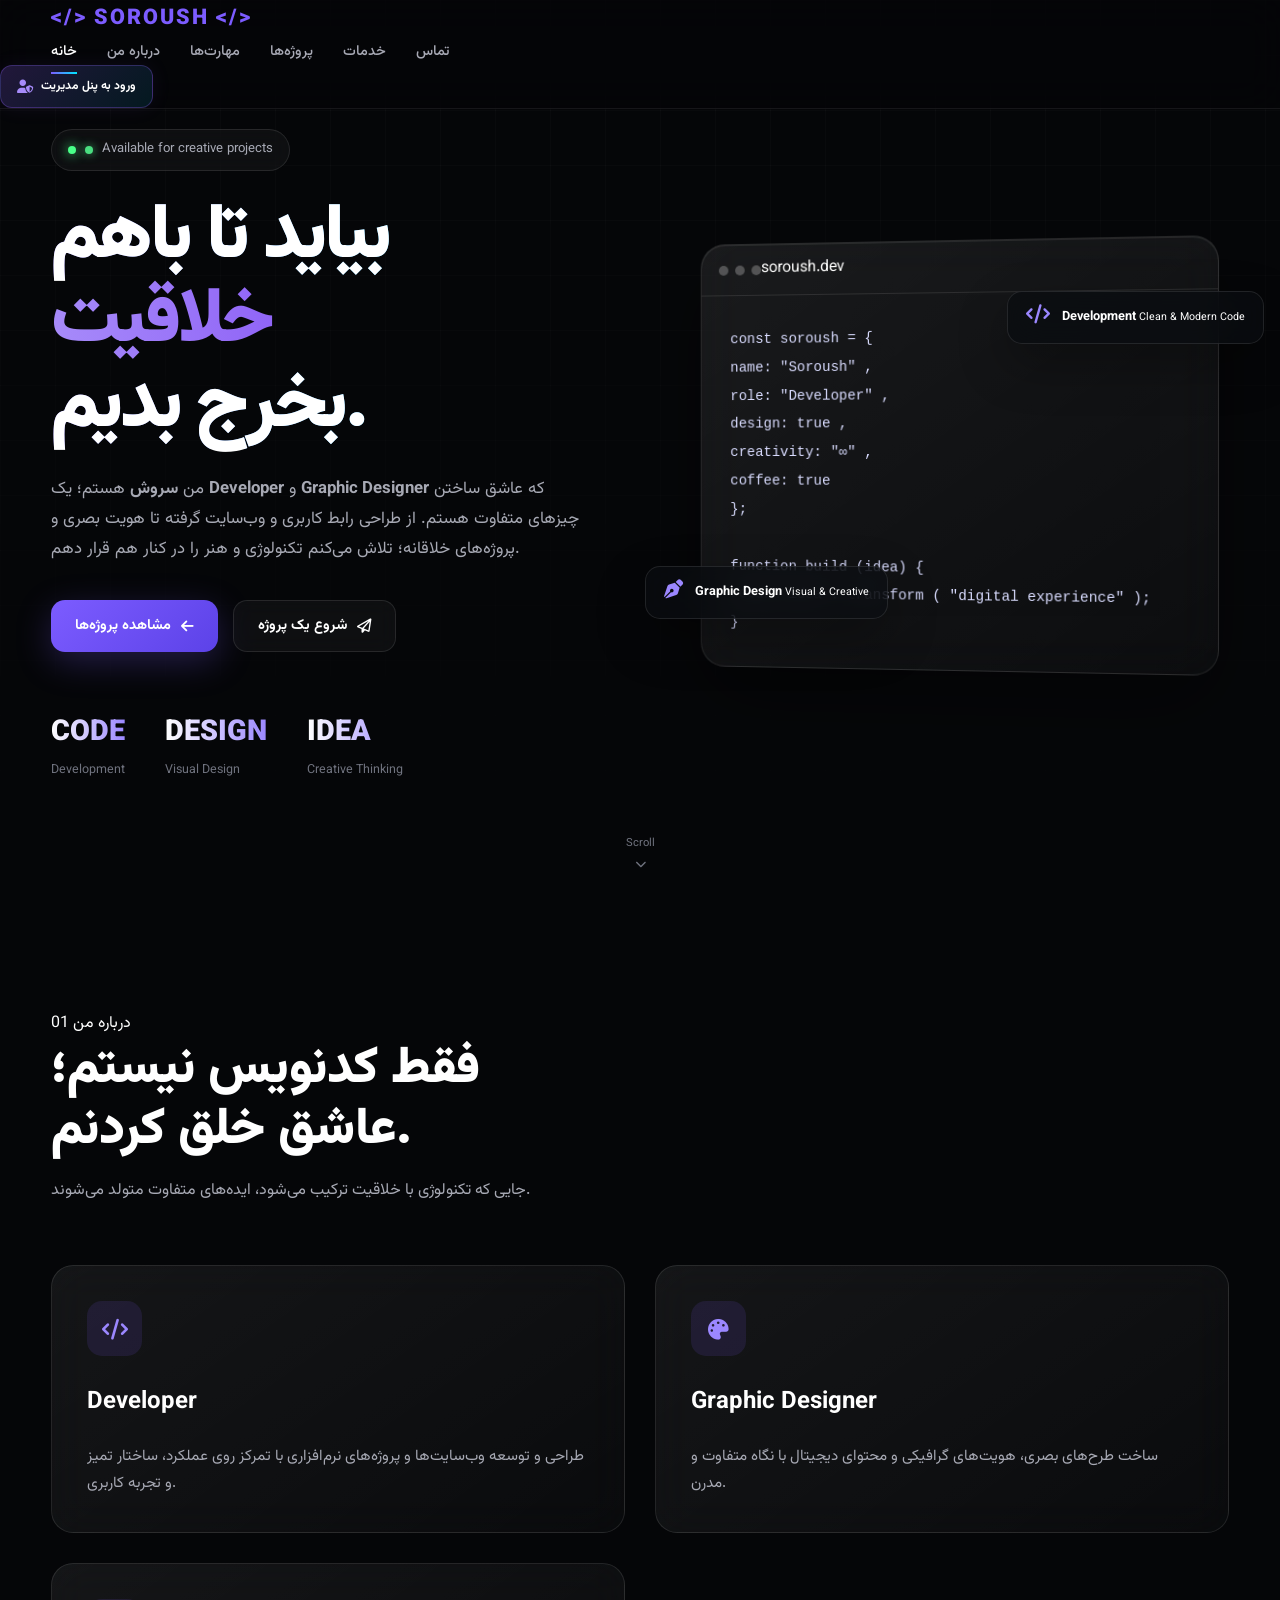
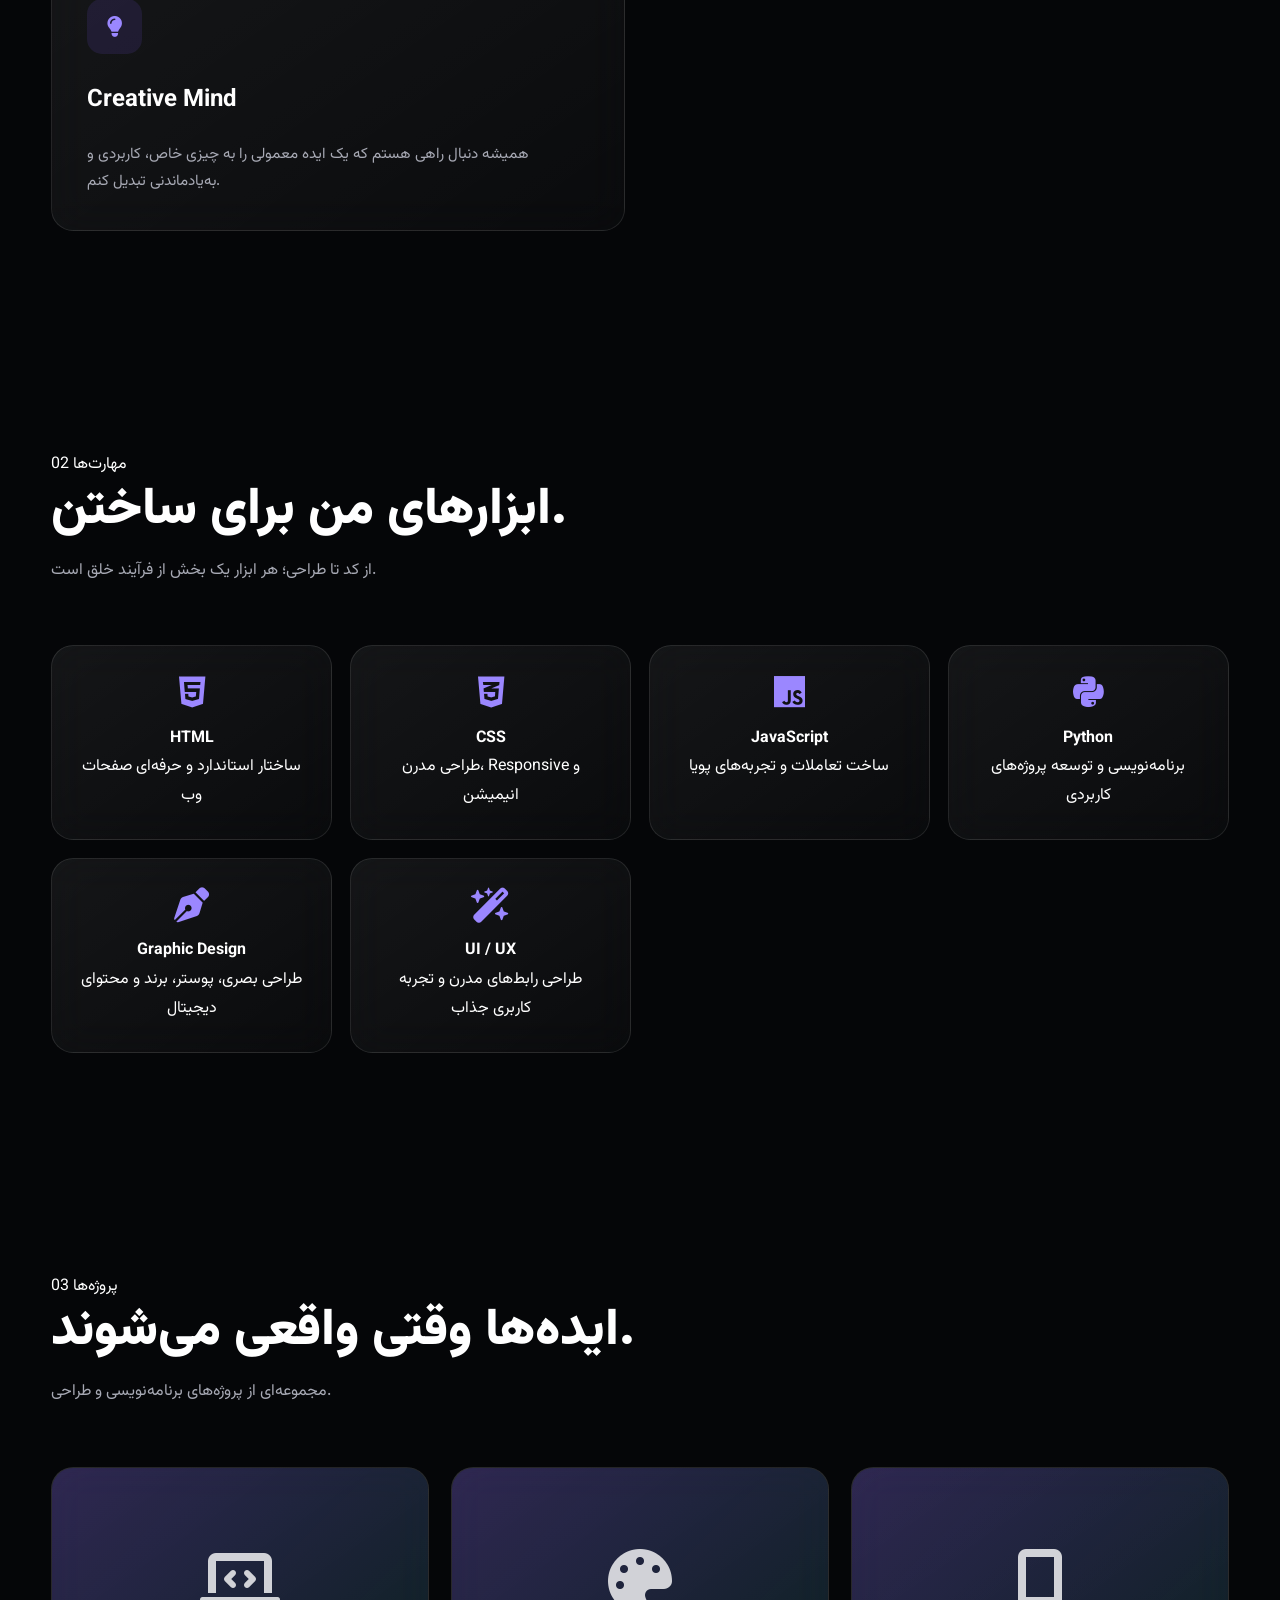
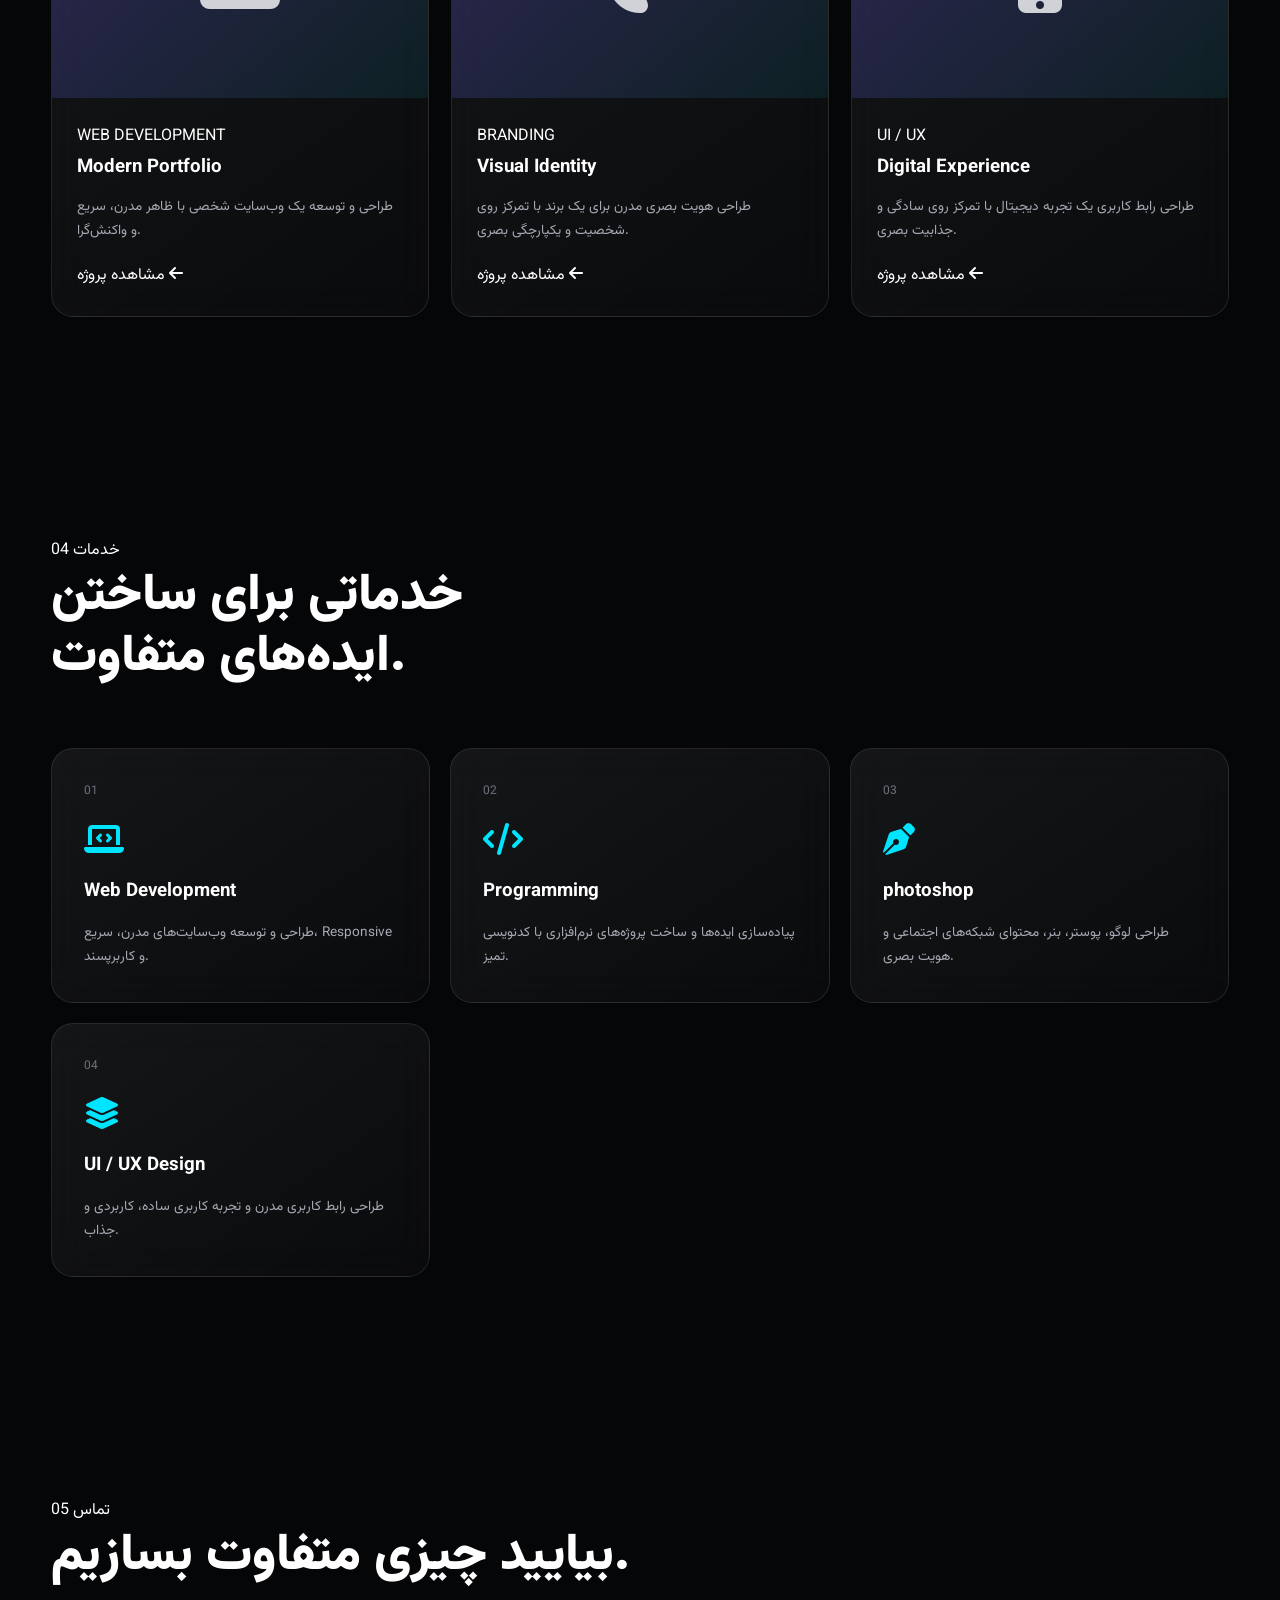
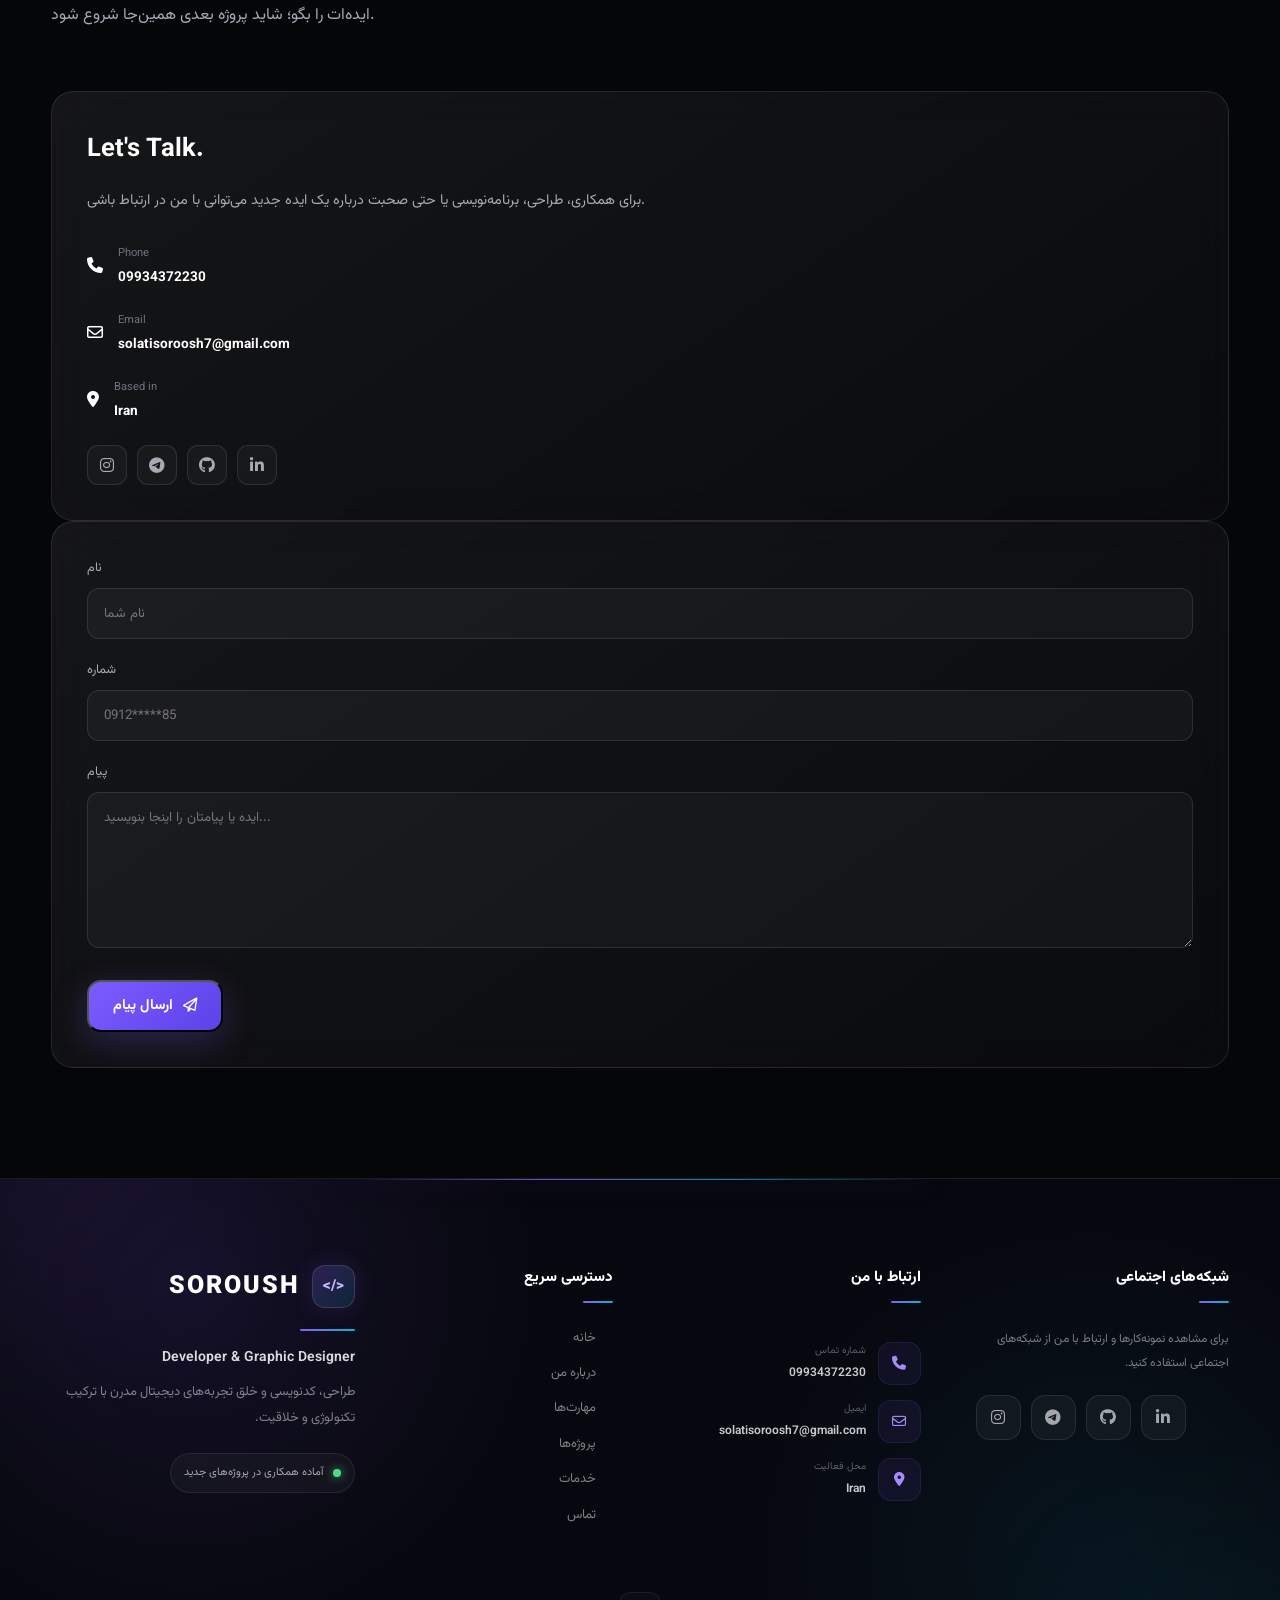
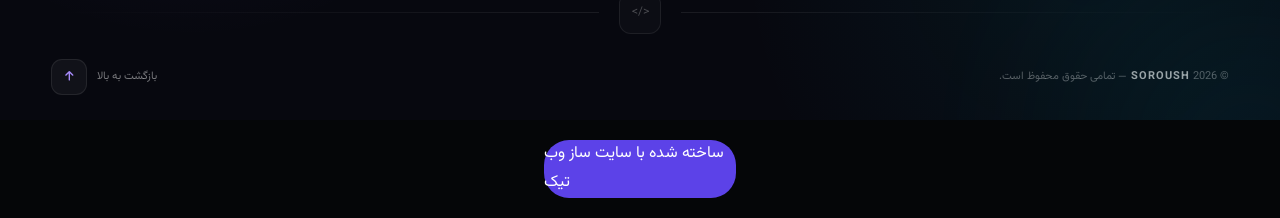
==== index.html @ 909e00a2 "Add files via upload" ====
<!DOCTYPE html>
<html lang="fa" dir="ltr">

<head>

    <meta charset="UTF-8">

    <meta name="viewport" content="width=device-width, initial-scale=1.0">

    <meta name="description"
        content="Soroush — برنامه نویس و طراح گرافیک. ساخت تجربه‌های دیجیتال مدرن با ترکیب کدنویسی، طراحی و خلاقیت.">

    <meta name="author" content="Soroush">

    <title>SOROUSH — Developer & Graphic Designer</title>

    <!-- GOOGLE FONT -->
    <link rel="preconnect" href="https://fonts.googleapis.com">
    <link rel="preconnect" href="https://fonts.gstatic.com" crossorigin>

    <link
        href="https://fonts.googleapis.com/css2?family=Vazirmatn:wght@300;400;500;600;700;800;900&display=swap"
        rel="stylesheet"
    >

    <!-- FONT AWESOME -->
    <link
        rel="stylesheet"
        href="https://cdnjs.cloudflare.com/ajax/libs/font-awesome/6.5.2/css/all.min.css"
    >

    <!-- MAIN CSS -->
    <link rel="stylesheet" href="style.css">

</head>


<body>


<!-- =========================================================
     HEADER
========================================================= -->

<header class="header">

    <div class="container nav-container">

        <a href="#home" class="logo">

            <span class="logo-symbol">&lt;/&gt;</span>

            <span>SOROUSH</span>

            <span class="logo-symbol">&lt;/&gt;</span>

        </a>


        <nav class="nav-menu">

            <a href="#home" class="active">
                خانه
            </a>

            <a href="#about">
                درباره من
            </a>

            <a href="#skills">
                مهارت‌ها
            </a>

            <a href="#projects">
                پروژه‌ها
            </a>

            <a href="#services">
                خدمات
            </a>

            <a href="#contact">
                تماس
            </a>

        </nav>


        <button
            class="menu-btn"
            type="button"
            aria-label="باز کردن منو"
        >

            <i class="fa-solid fa-bars"></i>

        </button>

    </div>

    <a href="login.html" class="admin-login-btn">
    <i class="fa-solid fa-user-shield"></i>
    ورود به پنل مدیریت
</a>

</header>



<main>


<!-- =========================================================
     HERO
========================================================= -->

<section class="hero" id="home">


    <div class="hero-glow glow-1"></div>

    <div class="hero-glow glow-2"></div>

    <div class="hero-glow glow-3"></div>

    <div class="hero-grid"></div>


    <div class="container hero-container">


        <!-- HERO CONTENT -->

        <div class="hero-content reveal">


            <div class="hero-badge">

                <span class="status-dot"></span>

                <span>
                    Available for creative projects
                </span>

            </div>



            <!-- متن جدید -->

            <h1>

    <span id="hero-before">
        بیاید تا باهم
    </span>

    <span id="hero-highlight">
        خلاقیت
    </span>

    <span id="hero-after">
        بخرج بدیم.
    </span>

</h1>


            <p class="hero-description">

                من <strong>سروش</strong> هستم؛
                یک <strong>Developer</strong> و
                <strong>Graphic Designer</strong>
                که عاشق ساختن چیزهای متفاوت هستم.
                از طراحی رابط کاربری و وب‌سایت گرفته
                تا هویت بصری و پروژه‌های خلاقانه؛
                تلاش می‌کنم تکنولوژی و هنر را
                در کنار هم قرار دهم.

            </p>



            <!-- BUTTONS -->

            <div class="hero-buttons">


                <a
                    href="#projects"
                    class="btn btn-primary"
                >

                    <span>
                        مشاهده پروژه‌ها
                    </span>

                    <i class="fa-solid fa-arrow-left"></i>

                </a>



                <a
                    href="#contact"
                    class="btn btn-outline"
                >

                    <span>
                        شروع یک پروژه
                    </span>

                    <i class="fa-regular fa-paper-plane"></i>

                </a>


            </div>



            <!-- STATS -->

            <div class="hero-stats">


                <div class="stat">

                    <div class="stat-number">
                        CODE
                    </div>

                    <div class="stat-label">
                        Development
                    </div>

                </div>



                <div class="stat">

                    <div class="stat-number">
                        DESIGN
                    </div>

                    <div class="stat-label">
                        Visual Design
                    </div>

                </div>



                <div class="stat">

                    <div class="stat-number">
                        IDEA
                    </div>

                    <div class="stat-label">
                        Creative Thinking
                    </div>

                </div>


            </div>


        </div>



        <!-- HERO VISUAL -->

        <div class="hero-visual reveal">


            <div class="code-window">


                <div class="window-header">


                    <div class="window-dots">

                        <span></span>

                        <span></span>

                        <span></span>

                    </div>


                    <div class="window-title">
                        soroush.dev
                    </div>


                </div>



                <div class="code-content">


                    <div>

                        <span class="code-purple">
                            const
                        </span>

                        <span class="code-white">
                            soroush
                        </span>

                        <span class="code-white">
                            =
                        </span>

                        <span class="code-yellow">
                            {
                        </span>

                    </div>



                    <div class="code-indent">

                        <span class="code-blue">
                            name:
                        </span>

                        <span class="code-green">
                            "Soroush"
                        </span>

                        <span>
                            ,
                        </span>

                    </div>



                    <div class="code-indent">

                        <span class="code-blue">
                            role:
                        </span>

                        <span class="code-green">
                            "Developer"
                        </span>

                        <span>
                            ,
                        </span>

                    </div>



                    <div class="code-indent">

                        <span class="code-blue">
                            design:
                        </span>

                        <span class="code-green">
                            true
                        </span>

                        <span>
                            ,
                        </span>

                    </div>



                    <div class="code-indent">

                        <span class="code-blue">
                            creativity:
                        </span>

                        <span class="code-green">
                            "∞"
                        </span>

                        <span>
                            ,
                        </span>

                    </div>



                    <div class="code-indent">

                        <span class="code-blue">
                            coffee:
                        </span>

                        <span class="code-orange">
                            true
                        </span>

                    </div>



                    <div>

                        <span class="code-yellow">
                            };
                        </span>

                    </div>



                    <br>



                    <div>

                        <span class="code-purple">
                            function
                        </span>

                        <span class="code-blue">
                            build
                        </span>

                        <span class="code-white">
                            (idea)
                        </span>

                        <span class="code-yellow">
                            {
                        </span>

                    </div>



                    <div class="code-indent">

                        <span class="code-purple">
                            return
                        </span>

                        <span class="code-white">
                            idea
                        </span>

                        <span>
                            .
                        </span>

                        <span class="code-blue">
                            transform
                        </span>

                        <span>
                            (
                        </span>

                        <span class="code-green">
                            "digital experience"
                        </span>

                        <span>
                            );
                        </span>

                    </div>



                    <div>

                        <span class="code-yellow">
                            }
                        </span>

                    </div>


                </div>

            </div>



            <!-- FLOATING CARD -->

            <div class="floating-card card-code">

                <div class="floating-icon">

                    <i class="fa-solid fa-code"></i>

                </div>

                <div>

                    <strong>
                        Development
                    </strong>

                    <small>
                        Clean & Modern Code
                    </small>

                </div>

            </div>



            <!-- FLOATING CARD -->

            <div class="floating-card card-design">

                <div class="floating-icon">

                    <i class="fa-solid fa-pen-nib"></i>

                </div>

                <div>

                    <strong>
                        Graphic Design
                    </strong>

                    <small>
                        Visual & Creative
                    </small>

                </div>

            </div>


        </div>


    </div>



    <a
        href="#about"
        class="scroll-down"
    >

        <span>
            Scroll
        </span>

        <i class="fa-solid fa-chevron-down"></i>

    </a>


</section>



<!-- =========================================================
     ABOUT
========================================================= -->

<section
    class="section about-section"
    id="about"
>


    <div class="container">


        <div class="section-title reveal">


            <span class="section-number">
                01
            </span>


            <span class="section-line"></span>


            <span class="section-label">
                درباره من
            </span>


            <h2>

                فقط کدنویس نیستم؛

                <br>

                عاشق خلق کردنم.

            </h2>


            <p>

                جایی که تکنولوژی با خلاقیت ترکیب می‌شود،
                ایده‌های متفاوت متولد می‌شوند.

            </p>


        </div>



        <div class="about-grid">


            <div class="glass-card about-card reveal">

                <div class="about-icon">

                    <i class="fa-solid fa-code"></i>

                </div>

                <h3>
                    Developer
                </h3>

                <p>

                    طراحی و توسعه وب‌سایت‌ها و پروژه‌های
                    نرم‌افزاری با تمرکز روی عملکرد،
                    ساختار تمیز و تجربه کاربری.

                </p>

            </div>



            <div class="glass-card about-card reveal">

                <div class="about-icon">

                    <i class="fa-solid fa-palette"></i>

                </div>

                <h3>
                    Graphic Designer
                </h3>

                <p>

                    ساخت طرح‌های بصری، هویت‌های گرافیکی
                    و محتوای دیجیتال با نگاه متفاوت
                    و مدرن.

                </p>

            </div>



            <div class="glass-card about-card reveal">

                <div class="about-icon">

                    <i class="fa-solid fa-lightbulb"></i>

                </div>

                <h3>
                    Creative Mind
                </h3>

                <p>

                    همیشه دنبال راهی هستم که یک ایده معمولی
                    را به چیزی خاص، کاربردی و به‌یادماندنی
                    تبدیل کنم.

                </p>

            </div>


        </div>

    </div>

</section>



<!-- =========================================================
     SKILLS
========================================================= -->

<section
    class="section skills-section"
    id="skills"
>


    <div class="container">


        <div class="section-title reveal">


            <span class="section-number">
                02
            </span>


            <span class="section-line"></span>


            <span class="section-label">
                مهارت‌ها
            </span>


            <h2>
                ابزارهای من برای ساختن.
            </h2>


            <p>
                از کد تا طراحی؛ هر ابزار یک بخش از فرآیند خلق است.
            </p>


        </div>



        <div class="skills-grid">


            <div class="glass-card skill-card reveal">

                <div class="skill-icon">

                    <i class="fa-brands fa-html5"></i>

                </div>

                <h3>
                    HTML
                </h3>

                <p>
                    ساختار استاندارد و حرفه‌ای صفحات وب
                </p>

            </div>



            <div class="glass-card skill-card reveal">

                <div class="skill-icon">

                    <i class="fa-brands fa-css3-alt"></i>

                </div>

                <h3>
                    CSS
                </h3>

                <p>
                    طراحی مدرن، Responsive و انیمیشن
                </p>

            </div>



            <div class="glass-card skill-card reveal">

                <div class="skill-icon">

                    <i class="fa-brands fa-js"></i>

                </div>

                <h3>
                    JavaScript
                </h3>

                <p>
                    ساخت تعاملات و تجربه‌های پویا
                </p>

            </div>



            <div class="glass-card skill-card reveal">

                <div class="skill-icon">

                    <i class="fa-brands fa-python"></i>

                </div>

                <h3>
                    Python
                </h3>

                <p>
                    برنامه‌نویسی و توسعه پروژه‌های کاربردی
                </p>

            </div>



            <div class="glass-card skill-card reveal">

                <div class="skill-icon">

                    <i class="fa-solid fa-pen-nib"></i>

                </div>

                <h3>
                    Graphic Design
                </h3>

                <p>
                    طراحی بصری، پوستر، برند و محتوای دیجیتال
                </p>

            </div>



            <div class="glass-card skill-card reveal">

                <div class="skill-icon">

                    <i class="fa-solid fa-wand-magic-sparkles"></i>

                </div>

                <h3>
                    UI / UX
                </h3>

                <p>
                    طراحی رابط‌های مدرن و تجربه کاربری جذاب
                </p>

            </div>


        </div>

    </div>

</section>



<!-- =========================================================
     PROJECTS
========================================================= -->

<section
    class="section projects-section"
    id="projects"
>


    <div class="container">


        <div class="section-title reveal">


            <span class="section-number">
                03
            </span>


            <span class="section-line"></span>


            <span class="section-label">
                پروژه‌ها
            </span>


            <h2>
                ایده‌ها وقتی واقعی می‌شوند.
            </h2>


            <p>
                مجموعه‌ای از پروژه‌های برنامه‌نویسی و طراحی.
            </p>


        </div>



        <div class="projects-grid">


            <article class="glass-card project-card reveal">


                <div class="project-image project-image-1">

                    <div class="project-overlay">

                        <i class="fa-solid fa-laptop-code"></i>

                    </div>

                </div>



                <div class="project-content">

                    <span class="project-category">
                        WEB DEVELOPMENT
                    </span>

                    <h3>
                        Modern Portfolio
                    </h3>

                    <p>

                        طراحی و توسعه یک وب‌سایت شخصی
                        با ظاهر مدرن، سریع و واکنش‌گرا.

                    </p>


                    <a
                        href="#"
                        class="project-link"
                    >

                        مشاهده پروژه

                        <i class="fa-solid fa-arrow-left"></i>

                    </a>

                </div>


            </article>



            <article class="glass-card project-card reveal">


                <div class="project-image project-image-2">

                    <div class="project-overlay">

                        <i class="fa-solid fa-palette"></i>

                    </div>

                </div>



                <div class="project-content">

                    <span class="project-category">
                        BRANDING
                    </span>

                    <h3>
                        Visual Identity
                    </h3>

                    <p>

                        طراحی هویت بصری مدرن برای یک برند
                        با تمرکز روی شخصیت و یکپارچگی بصری.

                    </p>


                    <a
                        href="#"
                        class="project-link"
                    >

                        مشاهده پروژه

                        <i class="fa-solid fa-arrow-left"></i>

                    </a>

                </div>


            </article>



            <article class="glass-card project-card reveal">


                <div class="project-image project-image-3">

                    <div class="project-overlay">

                        <i class="fa-solid fa-mobile-screen-button"></i>

                    </div>

                </div>



                <div class="project-content">

                    <span class="project-category">
                        UI / UX
                    </span>

                    <h3>
                        Digital Experience
                    </h3>

                    <p>

                        طراحی رابط کاربری یک تجربه دیجیتال
                        با تمرکز روی سادگی و جذابیت بصری.

                    </p>


                    <a
                        href="#"
                        class="project-link"
                    >

                        مشاهده پروژه

                        <i class="fa-solid fa-arrow-left"></i>

                    </a>

                </div>


            </article>


        </div>

    </div>

</section>



<!-- =========================================================
     SERVICES
========================================================= -->

<section
    class="section services-section"
    id="services"
>


    <div class="container">


        <div class="section-title reveal">


            <span class="section-number">
                04
            </span>


            <span class="section-line"></span>


            <span class="section-label">
                خدمات
            </span>


            <h2>
                خدماتی برای ساختن
                <br>
                ایده‌های متفاوت.
            </h2>


        </div>



        <div class="services-grid">


            <div class="glass-card service-card reveal">

                <div class="service-number">
                    01
                </div>

                <i class="fa-solid fa-laptop-code"></i>

                <h3>
                    Web Development
                </h3>

                <p>

                    طراحی و توسعه وب‌سایت‌های مدرن،
                    سریع، Responsive و کاربرپسند.

                </p>

            </div>



            <div class="glass-card service-card reveal">

                <div class="service-number">
                    02
                </div>

                <i class="fa-solid fa-code"></i>

                <h3>
                    Programming
                </h3>

                <p>

                    پیاده‌سازی ایده‌ها و ساخت پروژه‌های
                    نرم‌افزاری با کدنویسی تمیز.

                </p>

            </div>



            <div class="glass-card service-card reveal">

                <div class="service-number">
                    03
                </div>

                <i class="fa-solid fa-pen-nib"></i>

                <h3>
                    photoshop
                </h3>

                <p>

                    طراحی لوگو، پوستر، بنر، محتوای شبکه‌های
                    اجتماعی و هویت بصری.

                </p>

            </div>



            <div class="glass-card service-card reveal">

                <div class="service-number">
                    04
                </div>

                <i class="fa-solid fa-layer-group"></i>

                <h3>
                    UI / UX Design
                </h3>

                <p>

                    طراحی رابط کاربری مدرن و تجربه کاربری
                    ساده، کاربردی و جذاب.

                </p>

            </div>


        </div>

    </div>

</section>



<!-- =========================================================
     CONTACT
========================================================= -->

<section
    class="section contact-section"
    id="contact"
>


    <div class="container">


        <div class="section-title reveal">


            <span class="section-number">
                05
            </span>


            <span class="section-line"></span>


            <span class="section-label">
                تماس
            </span>


            <h2>
                بیایید چیزی متفاوت بسازیم.
            </h2>


            <p>

                ایده‌ات را بگو؛ شاید پروژه بعدی همین‌جا شروع شود.

            </p>


        </div>



        <div class="contact-grid">


            <!-- CONTACT INFO -->

            <div class="glass-card contact-info reveal">


                <h3>
                    Let's Talk.
                </h3>


                <p>

                    برای همکاری، طراحی، برنامه‌نویسی
                    یا حتی صحبت درباره یک ایده جدید
                    می‌توانی با من در ارتباط باشی.

                </p>



                <div class="contact-item">

                    <div class="contact-icon">

                        <i class="fa-solid fa-phone"></i>

                    </div>


                    <div>

                        <span>
                            Phone
                        </span>

                        <strong dir="ltr">
                            09934372230
                        </strong>

                    </div>

                </div>



                <div class="contact-item">

                    <div class="contact-icon">

                        <i class="fa-regular fa-envelope"></i>

                    </div>


                    <div>

                        <span>
                            Email
                        </span>

                        <strong>
                            solatisoroosh7@gmail.com
                        </strong>

                    </div>

                </div>



                <div class="contact-item">

                    <div class="contact-icon">

                        <i class="fa-solid fa-location-dot"></i>

                    </div>


                    <div>

                        <span>
                            Based in
                        </span>

                        <strong>
                            Iran
                        </strong>

                    </div>

                </div>



                <!-- SOCIAL -->

                <div class="social-links">


                    <a
                        href="#"
                        aria-label="Instagram"
                    >

                        <i class="fa-brands fa-instagram"></i>

                    </a>


                    <a
                        href="#"
                        aria-label="Telegram"
                    >

                        <i class="fa-brands fa-telegram"></i>

                    </a>


                    <a
                        href="#"
                        aria-label="GitHub"
                    >

                        <i class="fa-brands fa-github"></i>

                    </a>


                    <a
                        href="#"
                        aria-label="LinkedIn"
                    >

                        <i class="fa-brands fa-linkedin-in"></i>

                    </a>


                </div>


            </div>



            <!-- CONTACT FORM -->

            <form
                class="glass-card contact-form reveal"
                id="contact-form"
            >


                <div class="form-group">

                    <label for="name">
                        نام
                    </label>

                    <input
                        type="text"
                        id="name"
                        name="name"
                        placeholder="نام شما"
                        autocomplete="name"
                        required
                    >

                </div>



                <div class="form-group">

                    <label for="email">
                        شماره 
                    </label>

                    <input
                        type="number"
                        id="email"
                        name="email"
                        placeholder="0912*****85"
                        autocomplete="email"
                        required
                    >

                </div>



                <div class="form-group">

                    <label for="message">
                        پیام
                    </label>

                    <textarea
                        id="message"
                        name="message"
                        rows="6"
                        placeholder="ایده یا پیامتان را اینجا بنویسید..."
                        required
                    ></textarea>

                </div>



                <button
                    type="submit"
                    class="btn btn-primary"
                >

                    ارسال پیام

                    <i class="fa-regular fa-paper-plane"></i>

                </button>


            </form>


        </div>

    </div>

</section>


</main>



<!-- =========================================================
     PREMIUM FOOTER
========================================================= -->

<footer class="footer">


    <div class="footer-glow footer-glow-1"></div>

    <div class="footer-glow footer-glow-2"></div>



    <div class="container">


        <div class="footer-top">


            <!-- BRAND -->

            <div class="footer-brand">


                <a
                    href="#home"
                    class="footer-logo"
                >

                    <span class="footer-logo-icon">
                        &lt;/&gt;
                    </span>

                    <span>
                        SOROUSH
                    </span>

                </a>



                <div class="footer-brand-line"></div>


                <p>
                    Developer & Graphic Designer
                </p>


                <span class="footer-description">

                    طراحی، کدنویسی و خلق تجربه‌های دیجیتال
                    مدرن با ترکیب تکنولوژی و خلاقیت.

                </span>



                <div class="footer-status">

                    <span class="status-dot"></span>

                    <span>
                        آماده همکاری در پروژه‌های جدید
                    </span>

                </div>


            </div>



            <!-- QUICK LINKS -->

            <div class="footer-column">


                <h4>
                    دسترسی سریع
                </h4>



                <div class="footer-links">


                    <a href="#home">

                        <i class="fa-solid fa-arrow-left"></i>

                        خانه

                    </a>


                    <a href="#about">

                        <i class="fa-solid fa-arrow-left"></i>

                        درباره من

                    </a>


                    <a href="#skills">

                        <i class="fa-solid fa-arrow-left"></i>

                        مهارت‌ها

                    </a>


                    <a href="#projects">

                        <i class="fa-solid fa-arrow-left"></i>

                        پروژه‌ها

                    </a>


                    <a href="#services">

                        <i class="fa-solid fa-arrow-left"></i>

                        خدمات

                    </a>


                    <a href="#contact">

                        <i class="fa-solid fa-arrow-left"></i>

                        تماس

                    </a>


                </div>


            </div>



            <!-- CONTACT -->

            <div class="footer-column footer-contact">


                <h4>
                    ارتباط با من
                </h4>



                <a
                    href="tel:09934372230"
                    class="footer-contact-item"
                >

                    <span class="footer-contact-icon">

                        <i class="fa-solid fa-phone"></i>

                    </span>


                    <span class="footer-contact-text">

                        <small>
                            شماره تماس
                        </small>

                        <strong dir="ltr">
                            09934372230
                        </strong>

                    </span>

                </a>



                <div class="footer-contact-item">

                    <span class="footer-contact-icon">

                        <i class="fa-regular fa-envelope"></i>

                    </span>


                    <span class="footer-contact-text">

                        <small>
                            ایمیل
                        </small>

                        <strong>
                            solatisoroosh7@gmail.com
                        </strong>

                    </span>

                </div>



                <div class="footer-contact-item">

                    <span class="footer-contact-icon">

                        <i class="fa-solid fa-location-dot"></i>

                    </span>


                    <span class="footer-contact-text">

                        <small>
                            محل فعالیت
                        </small>

                        <strong>
                            Iran
                        </strong>

                    </span>

                </div>


            </div>



            <!-- SOCIAL -->

            <div class="footer-column footer-social-column">


                <h4>
                    شبکه‌های اجتماعی
                </h4>


                <p>

                    برای مشاهده نمونه‌کارها و ارتباط
                    با من از شبکه‌های اجتماعی استفاده کنید.

                </p>



                <div class="footer-socials">


                    <a
                        href="#"
                        aria-label="Instagram"
                    >

                        <i class="fa-brands fa-instagram"></i>

                    </a>


                    <a
                        href="#"
                        aria-label="Telegram"
                    >

                        <i class="fa-brands fa-telegram"></i>

                    </a>


                    <a
                        href="#"
                        aria-label="GitHub"
                    >

                        <i class="fa-brands fa-github"></i>

                    </a>


                    <a
                        href="#"
                        aria-label="LinkedIn"
                    >

                        <i class="fa-brands fa-linkedin-in"></i>

                    </a>


                </div>


            </div>


        </div>



        <!-- DIVIDER -->

        <div class="footer-divider">


            <span></span>


            <div class="footer-divider-logo">
                &lt;/&gt;
            </div>


            <span></span>


        </div>



        <!-- FOOTER BOTTOM -->

        <div class="footer-bottom">


            <p>

                ©

                <span id="current-year">
                    2026
                </span>

                <strong>
                    SOROUSH
                </strong>

                — تمامی حقوق محفوظ است.

            </p>



            <a
                href="#home"
                class="back-to-top"
            >

                بازگشت به بالا

                <span>

                    <i class="fa-solid fa-arrow-up"></i>

                </span>

            </a>


        </div>


    </div>


</footer>

<div class="reg">
    <p>ساخته شده با سایت ساز وب تیک</p>
</div>



<!-- =========================================================
     CONTACT MODAL
========================================================= -->

<div
    class="contact-modal"
    id="contact-modal"
>


    <div class="contact-modal-backdrop"></div>



    <div class="contact-modal-box">


        <button
            class="modal-close"
            id="modal-close"
            type="button"
            aria-label="بستن"
        >

            <i class="fa-solid fa-xmark"></i>

        </button>



        <div class="modal-glow"></div>



        <div class="modal-icon">

            <i class="fa-brands fa-telegram"></i>

        </div>



        <span class="modal-label">
            CONTACT ME
        </span>



        <h3>

            برای نمونه کار و ارتباط

            <br>

            با بنده پیام دهید

        </h3>



        <p>

            لطفا برای مشاهده نمونه کارها و ارتباط
            با بنده، به شماره زیر در تلگرام پیام دهید.

        </p>



        <div class="phone-box">


            <div class="phone-icon">

                <i class="fa-solid fa-phone"></i>

            </div>



            <span
                id="phone-number"
                dir="ltr"
            >
                09934372230
            </span>



            <button
                id="copy-phone"
                type="button"
                aria-label="کپی شماره"
            >

                <i class="fa-regular fa-copy"></i>

            </button>


        </div>



        <div class="modal-actions">


            <a
                href="https://t.me/"
                target="_blank"
                rel="noopener noreferrer"
                class="modal-telegram"
            >

                <i class="fa-brands fa-telegram"></i>

                پیام در تلگرام

            </a>


        </div>



        <span
            class="copy-message"
            id="copy-message"
        >

            شماره با موفقیت کپی شد ✓

        </span>


    </div>


</div>



<!-- =========================================================
     JAVASCRIPT
========================================================= -->

<script src="script.js"></script>






</body>

</html>
---- style.css ----
@import url('https://fonts.googleapis.com/css2?family=Vazirmatn:wght@300;400;500;600;700;800;900&display=swap');

/* =========================
   ROOT
========================= */

:root {
    --bg: #050608;
    --bg-soft: #0a0c10;
    --card: rgba(255, 255, 255, 0.055);
    --card-hover: rgba(255, 255, 255, 0.09);

    --border: rgba(255, 255, 255, 0.1);
    --border-hover: rgba(255, 255, 255, 0.2);

    --text: #ffffff;
    --text-soft: #a7a9b4;
    --text-muted: #6f727e;

    --primary: #7c5cff;
    --primary-light: #9b87ff;
    --cyan: #00e5ff;
    --pink: #ff3cac;

    --radius: 22px;
    --transition: 0.35s ease;
}


/* =========================
   RESET
========================= */

* {
    margin: 0;
    padding: 0;
    box-sizing: border-box;
}

html {
    scroll-behavior: smooth;
}

body {
    font-family: "Vazirmatn", Tahoma, sans-serif;
    background: var(--bg);
    color: var(--text);
    overflow-x: hidden;
    line-height: 1.8;
}

a {
    text-decoration: none;
    color: inherit;
}

button,
input,
textarea {
    font-family: inherit;
}

img {
    max-width: 100%;
    display: block;
}


/* =========================
   SELECTION
========================= */

::selection {
    background: var(--primary);
    color: white;
}


/* =========================
   SCROLLBAR
========================= */

::-webkit-scrollbar {
    width: 8px;
}

::-webkit-scrollbar-track {
    background: #050608;
}

::-webkit-scrollbar-thumb {
    background: linear-gradient(
        var(--primary),
        var(--cyan)
    );
    border-radius: 20px;
}


/* =========================
   GLOBAL CONTAINER
========================= */

.container {
    width: min(1180px, 92%);
    margin: auto;
}


/* =========================
   HEADER
========================= */

.header {
    position: fixed;
    top: 0;
    right: 0;
    width: 100%;
    z-index: 1000;

    background: rgba(5, 6, 8, 0.65);
    backdrop-filter: blur(20px);
    -webkit-backdrop-filter: blur(20px);

    border-bottom: 1px solid rgba(255, 255, 255, 0.07);
}

.navbar {
    height: 82px;

    display: flex;
    align-items: center;
    justify-content: space-between;
}


/* Logo */

.logo {
    font-size: 1.35rem;
    font-weight: 900;
    letter-spacing: 2px;

    color: white;

    transition: var(--transition);
}

.logo span {
    color: var(--primary);
}

.logo:hover {
    transform: translateY(-2px);
    text-shadow:
        0 0 15px rgba(124, 92, 255, 0.8);
}


/* Navigation */

.nav-menu {
    display: flex;
    align-items: center;
    gap: 30px;
}

.nav-menu a {
    position: relative;

    color: var(--text-soft);
    font-size: 0.9rem;
    font-weight: 500;

    transition: var(--transition);
}

.nav-menu a::after {
    content: "";

    position: absolute;
    right: 0;
    bottom: -9px;

    width: 0;
    height: 2px;

    background: linear-gradient(
        90deg,
        var(--primary),
        var(--cyan)
    );

    transition: var(--transition);
}

.nav-menu a:hover {
    color: white;
}

.nav-menu a:hover::after {
    width: 100%;
}


/* Menu Button */

.menu-btn {
    display: none;

    width: 45px;
    height: 45px;

    border: 1px solid var(--border);
    border-radius: 12px;

    background: var(--card);
    color: white;

    cursor: pointer;
}


/* =========================
   HERO
========================= */

.hero {
    position: relative;
    min-height: 100vh;

    display: flex;
    align-items: center;

    padding-top: 120px;

    overflow: hidden;
}


/* Background grid */

.hero-grid {
    position: absolute;
    inset: 0;

    background-image:
        linear-gradient(
            rgba(255, 255, 255, 0.025) 1px,
            transparent 1px
        ),
        linear-gradient(
            90deg,
            rgba(255, 255, 255, 0.025) 1px,
            transparent 1px
        );

    background-size: 55px 55px;

    mask-image: linear-gradient(
        to bottom,
        black,
        transparent
    );
}


/* Glow */

.glow {
    position: absolute;

    width: 500px;
    height: 500px;

    border-radius: 50%;

    filter: blur(120px);

    opacity: 0.18;

    pointer-events: none;
}

.glow-1 {
    top: 10%;
    right: -150px;
    background: var(--primary);
}

.glow-2 {
    bottom: -150px;
    left: -150px;
    background: var(--cyan);
}


/* Hero container */

.hero-container {
    position: relative;
    z-index: 2;

    display: grid;
    grid-template-columns: 1fr 1fr;

    gap: 80px;

    align-items: center;
}


/* Hero text */

.hero-content {
    max-width: 650px;
}

.hero-badge {
    display: inline-flex;
    align-items: center;
    gap: 9px;

    padding: 8px 16px;

    border: 1px solid var(--border);
    border-radius: 50px;

    background: rgba(255, 255, 255, 0.04);
    backdrop-filter: blur(10px);

    color: var(--text-soft);
    font-size: 0.82rem;

    margin-bottom: 25px;
}

.hero-badge::before {
    content: "";

    width: 8px;
    height: 8px;

    border-radius: 50%;

    background: #49ff88;

    box-shadow: 0 0 12px #49ff88;
}


.hero h1 {
    font-size: clamp(3rem, 6vw, 5.7rem);
    line-height: 1.1;

    font-weight: 900;

    letter-spacing: -3px;

    margin-bottom: 25px;
}

.hero h1 span {
    display: block;

    background: linear-gradient(
        90deg,
        var(--primary-light),
        var(--cyan)
    );

    -webkit-background-clip: text;
    background-clip: text;

    color: transparent;
}


.hero-description {
    max-width: 570px;

    color: var(--text-soft);

    font-size: 1.05rem;

    margin-bottom: 35px;
}


/* =========================
   BUTTONS
========================= */

.hero-buttons {
    display: flex;
    align-items: center;
    gap: 15px;

    flex-wrap: wrap;
}

.btn {
    display: inline-flex;
    align-items: center;
    justify-content: center;

    gap: 10px;

    min-height: 52px;

    padding: 0 24px;

    border-radius: 14px;

    font-size: 0.9rem;
    font-weight: 700;

    cursor: pointer;

    transition: var(--transition);
}

.btn-primary {
    color: white;

    background: linear-gradient(
        135deg,
        var(--primary),
        #5c42e8
    );

    box-shadow:
        0 10px 35px rgba(124, 92, 255, 0.25);
}

.btn-primary:hover {
    transform: translateY(-4px);

    box-shadow:
        0 15px 45px rgba(124, 92, 255, 0.45);
}

.btn-outline {
    border: 1px solid var(--border);

    background: rgba(255, 255, 255, 0.04);

    color: white;

    backdrop-filter: blur(10px);
}

.btn-outline:hover {
    transform: translateY(-4px);

    border-color: var(--border-hover);

    background: rgba(255, 255, 255, 0.08);
}


/* =========================
   STATS
========================= */

.hero-stats {
    display: flex;
    gap: 40px;

    margin-top: 55px;
}

.stat {
    display: flex;
    flex-direction: column;
}

.stat-number {
    font-size: 1.8rem;
    font-weight: 900;

    background: linear-gradient(
        90deg,
        white,
        var(--primary-light)
    );

    -webkit-background-clip: text;
    background-clip: text;

    color: transparent;
}

.stat-label {
    color: var(--text-muted);
    font-size: 0.78rem;
}


/* =========================
   CODE WINDOW
========================= */

.hero-visual {
    position: relative;

    display: flex;
    justify-content: center;
}

.code-window {
    position: relative;

    width: min(520px, 100%);

    border: 1px solid var(--border);

    border-radius: 25px;

    background:
        linear-gradient(
            145deg,
            rgba(255,255,255,0.08),
            rgba(255,255,255,0.025)
        );

    backdrop-filter: blur(25px);
    -webkit-backdrop-filter: blur(25px);

    box-shadow:
        0 30px 80px rgba(0,0,0,0.45),
        inset 0 1px 0 rgba(255,255,255,0.08);

    overflow: hidden;

    transform: perspective(1000px) rotateY(-5deg);

    transition: var(--transition);
}

.code-window:hover {
    transform:
        perspective(1000px)
        rotateY(0deg)
        translateY(-8px);
}


/* Window header */

.window-header {
    height: 52px;

    display: flex;
    align-items: center;

    padding: 0 18px;

    border-bottom: 1px solid var(--border);
}

.window-dots {
    display: flex;
    gap: 7px;
}

.window-dots span {
    width: 10px;
    height: 10px;

    border-radius: 50%;

    background: rgba(255,255,255,0.25);
}


/* Code */

.code-content {
    padding: 30px;

    direction: ltr;

    text-align: left;

    font-family:
        "Courier New",
        monospace;

    font-size: 0.9rem;

    line-height: 2;

    color: #d9dcff;
}

.code-content .keyword {
    color: #c792ea;
}

.code-content .function {
    color: #82aaff;
}

.code-content .string {
    color: #c3e88d;
}

.code-content .comment {
    color: #676e95;
}


/* =========================
   FLOATING CARDS
========================= */

.floating-card {
    position: absolute;

    display: flex;
    align-items: center;
    gap: 12px;

    padding: 13px 18px;

    border: 1px solid var(--border);

    border-radius: 15px;

    background: rgba(10, 12, 16, 0.75);

    backdrop-filter: blur(18px);

    box-shadow:
        0 20px 50px rgba(0,0,0,0.3);

    font-size: 0.8rem;

    animation: float 4s ease-in-out infinite;
}

.floating-card i {
    font-size: 1.2rem;
    color: var(--primary-light);
}

.card-code {
    top: 12%;
    right: -35px;
}

.card-design {
    bottom: 12%;
    left: -35px;

    animation-delay: 1.5s;
}

@keyframes float {
    0%, 100% {
        transform: translateY(0);
    }

    50% {
        transform: translateY(-14px);
    }
}


/* =========================
   SCROLL DOWN
========================= */

.scroll-down {
    position: absolute;

    bottom: 30px;
    left: 50%;

    transform: translateX(-50%);

    display: flex;
    flex-direction: column;
    align-items: center;

    gap: 5px;

    color: var(--text-muted);

    font-size: 0.7rem;

    z-index: 3;
}

.scroll-down i {
    animation: scrollArrow 1.5s infinite;
}

@keyframes scrollArrow {
    0%, 100% {
        transform: translateY(0);
    }

    50% {
        transform: translateY(7px);
    }
}


/* =========================
   SECTIONS
========================= */

section {
    position: relative;

    padding: 110px 0;
}

.section-title {
    margin-bottom: 60px;
}

.section-title .small-title {
    color: var(--primary-light);

    font-size: 0.8rem;

    font-weight: 700;

    letter-spacing: 2px;

    margin-bottom: 10px;
}

.section-title h2 {
    font-size: clamp(2rem, 4vw, 3.3rem);

    font-weight: 900;

    line-height: 1.2;
}

.section-title p {
    max-width: 600px;

    margin-top: 15px;

    color: var(--text-soft);
}


/* =========================
   GLASS CARDS
========================= */

.glass-card {
    border: 1px solid var(--border);

    border-radius: var(--radius);

    background:
        linear-gradient(
            145deg,
            rgba(255,255,255,0.065),
            rgba(255,255,255,0.025)
        );

    backdrop-filter: blur(20px);
    -webkit-backdrop-filter: blur(20px);

    transition: var(--transition);
}

.glass-card:hover {
    border-color: var(--border-hover);

    background: var(--card-hover);

    transform: translateY(-7px);

    box-shadow:
        0 25px 60px rgba(0,0,0,0.25);
}


/* =========================
   ABOUT
========================= */

.about-grid {
    display: grid;

    grid-template-columns: 1fr 1fr;

    gap: 30px;
}

.about-card {
    padding: 35px;
}

.about-card h3 {
    font-size: 1.5rem;

    margin-bottom: 18px;
}

.about-card p {
    color: var(--text-soft);

    font-size: 0.95rem;
}

.about-icon {
    width: 55px;
    height: 55px;

    display: flex;
    align-items: center;
    justify-content: center;

    border-radius: 15px;

    margin-bottom: 25px;

    background: rgba(124, 92, 255, 0.12);

    color: var(--primary-light);

    font-size: 1.3rem;
}


/* =========================
   SKILLS
========================= */

.skills-grid {
    display: grid;

    grid-template-columns:
        repeat(4, 1fr);

    gap: 18px;
}

.skill-card {
    padding: 28px;

    text-align: center;
}

.skill-card i {
    font-size: 2.2rem;

    margin-bottom: 15px;

    color: var(--primary-light);
}

.skill-card h3 {
    font-size: 1rem;
}

.skill-card span {
    display: block;

    color: var(--text-muted);

    font-size: 0.75rem;

    margin-top: 5px;
}


/* =========================
   PROJECTS
========================= */

.projects-grid {
    display: grid;

    grid-template-columns:
        repeat(3, 1fr);

    gap: 22px;
}

.project-card {
    overflow: hidden;
}

.project-image {
    height: 230px;

    position: relative;

    display: flex;
    align-items: center;
    justify-content: center;

    background:
        linear-gradient(
            135deg,
            rgba(124,92,255,0.25),
            rgba(0,229,255,0.08)
        );
}

.project-image i {
    font-size: 4rem;

    color: rgba(255,255,255,0.8);
}

.project-content {
    padding: 25px;
}

.project-content h3 {
    margin-bottom: 10px;
}

.project-content p {
    color: var(--text-soft);

    font-size: 0.85rem;

    margin-bottom: 18px;
}

.project-tags {
    display: flex;
    flex-wrap: wrap;

    gap: 7px;
}

.project-tags span {
    padding: 5px 10px;

    border-radius: 8px;

    background: rgba(255,255,255,0.06);

    color: var(--text-soft);

    font-size: 0.7rem;
}


/* =========================
   SERVICES
========================= */

.services-grid {
    display: grid;

    grid-template-columns:
        repeat(3, 1fr);

    gap: 20px;
}

.service-card {
    padding: 32px;
}

.service-number {
    color: var(--text-muted);

    font-size: 0.75rem;

    margin-bottom: 20px;
}

.service-card i {
    font-size: 2rem;

    color: var(--cyan);

    margin-bottom: 20px;
}

.service-card h3 {
    margin-bottom: 12px;
}

.service-card p {
    color: var(--text-soft);

    font-size: 0.85rem;
}


/* =========================
   CONTACT
========================= */

.contact-wrapper {
    display: grid;

    grid-template-columns: 0.8fr 1.2fr;

    gap: 25px;
}

.contact-info {
    padding: 35px;
}

.contact-info h3 {
    font-size: 1.6rem;

    margin-bottom: 15px;
}

.contact-info > p {
    color: var(--text-soft);

    font-size: 0.9rem;

    margin-bottom: 30px;
}

.contact-item {
    display: flex;
    align-items: center;

    gap: 15px;

    margin-bottom: 18px;
}

.contact-item-icon {
    width: 45px;
    height: 45px;

    display: flex;
    align-items: center;
    justify-content: center;

    border-radius: 12px;

    background: rgba(124,92,255,0.1);

    color: var(--primary-light);
}

.contact-item span {
    display: block;

    color: var(--text-muted);

    font-size: 0.7rem;
}

.contact-item strong {
    font-size: 0.85rem;
}


/* Form */

.contact-form {
    padding: 35px;
}

.form-group {
    margin-bottom: 20px;
}

.form-group label {
    display: block;

    color: var(--text-soft);

    font-size: 0.8rem;

    margin-bottom: 8px;
}

.form-group input,
.form-group textarea {
    width: 100%;

    border: 1px solid var(--border);

    border-radius: 12px;

    outline: none;

    background: rgba(255,255,255,0.035);

    color: white;

    padding: 14px 16px;

    transition: var(--transition);
}

.form-group textarea {
    min-height: 140px;

    resize: vertical;
}

.form-group input:focus,
.form-group textarea:focus {
    border-color: var(--primary);

    box-shadow:
        0 0 0 3px rgba(124,92,255,0.1);
}


/* =========================
   FOOTER
========================= */

.footer {
    padding: 35px 0;

    border-top: 1px solid var(--border);

    background: rgba(255,255,255,0.015);
}

.footer-content {
    display: flex;

    align-items: center;
    justify-content: space-between;

    gap: 20px;
}

.footer p {
    color: var(--text-muted);

    font-size: 0.78rem;
}

.social-links {
    display: flex;

    gap: 10px;
}

.social-links a {
    width: 40px;
    height: 40px;

    display: flex;
    align-items: center;
    justify-content: center;

    border: 1px solid var(--border);

    border-radius: 11px;

    background: rgba(255,255,255,0.03);

    color: var(--text-soft);

    transition: var(--transition);
}

.social-links a:hover {
    color: white;

    background: var(--primary);

    border-color: var(--primary);

    transform: translateY(-4px);
}


/* =========================
   RESPONSIVE
========================= */

@media (max-width: 1000px) {

    .hero-container {
        grid-template-columns: 1fr;

        text-align: center;

        gap: 60px;
    }

    .hero-content {
        margin: auto;
    }

    .hero-description {
        margin-left: auto;
        margin-right: auto;
    }

    .hero-buttons {
        justify-content: center;
    }

    .hero-stats {
        justify-content: center;
    }

    .hero-visual {
        max-width: 650px;
        width: 100%;
        margin: auto;
    }

    .skills-grid {
        grid-template-columns:
            repeat(2, 1fr);
    }

    .projects-grid {
        grid-template-columns:
            repeat(2, 1fr);
    }

    .services-grid {
        grid-template-columns:
            repeat(2, 1fr);
    }

    .contact-wrapper {
        grid-template-columns: 1fr;
    }
}


@media (max-width: 750px) {

    .navbar {
        height: 70px;
    }

    .nav-menu {
        display: none;
    }

    .menu-btn {
        display: flex;

        align-items: center;
        justify-content: center;
    }

    .hero {
        padding-top: 100px;
    }

    .hero h1 {
        font-size: clamp(2.7rem, 12vw, 4rem);

        letter-spacing: -2px;
    }

    .hero-description {
        font-size: 0.9rem;
    }

    .hero-stats {
        gap: 25px;
    }

    .stat-number {
        font-size: 1.4rem;
    }

    .card-code {
        right: -5px;
    }

    .card-design {
        left: -5px;
    }

    .about-grid {
        grid-template-columns: 1fr;
    }

    .projects-grid,
    .services-grid {
        grid-template-columns: 1fr;
    }

    .footer-content {
        flex-direction: column;

        text-align: center;
    }
}


@media (max-width: 500px) {

    .container {
        width: 90%;
    }

    section {
        padding: 80px 0;
    }

    .hero-buttons {
        flex-direction: column;

        width: 100%;
    }

    .btn {
        width: 100%;
    }

    .hero-stats {
        gap: 18px;
    }

    .floating-card {
        padding: 9px 12px;

        font-size: 0.7rem;
    }

    .code-content {
        padding: 20px;

        font-size: 0.72rem;
    }

    .about-card,
    .contact-info,
    .contact-form,
    .service-card {
        padding: 25px;
    }

    .skills-grid {
        gap: 12px;
    }

    .skill-card {
        padding: 20px 10px;
    }
}
/* =========================
   JAVASCRIPT EFFECTS
========================= */


/* Header scroll */

.header.scrolled {
    background: rgba(5, 6, 8, 0.88);

    box-shadow:
        0 10px 40px rgba(0, 0, 0, 0.25);
}


/* Active navigation */

.nav-menu a.active {
    color: white;
}

.nav-menu a.active::after {
    width: 100%;
}


/* Mobile menu */

@media (max-width: 750px) {

    .nav-menu.active {
        position: absolute;

        top: 80px;
        right: 4%;

        width: 92%;

        display: flex;

        flex-direction: column;

        align-items: stretch;

        gap: 5px;

        padding: 15px;

        border: 1px solid var(--border);

        border-radius: 18px;

        background: rgba(10, 12, 16, 0.92);

        backdrop-filter: blur(25px);

        box-shadow:
            0 25px 60px rgba(0, 0, 0, 0.4);

        animation:
            menuOpen 0.3s ease;
    }

    .nav-menu.active a {
        padding: 13px 15px;

        border-radius: 10px;
    }

    .nav-menu.active a:hover {
        background: rgba(255,255,255,0.06);
    }

    .nav-menu.active a::after {
        display: none;
    }

}


/* Menu animation */

@keyframes menuOpen {

    from {
        opacity: 0;
        transform: translateY(-10px);
    }

    to {
        opacity: 1;
        transform: translateY(0);
    }

}


/* Reveal animation */

.reveal {
    opacity: 0;

    transform: translateY(35px);

    transition:
        opacity 0.8s ease,
        transform 0.8s ease;
}

.reveal.show {
    opacity: 1;

    transform: translateY(0);
}


/* Ripple */

.btn {
    position: relative;
    overflow: hidden;
}

.ripple {
    position: absolute;

    border-radius: 50%;

    background: rgba(255,255,255,0.25);

    transform: scale(0);

    animation: rippleEffect 0.6s linear;

    pointer-events: none;
}

@keyframes rippleEffect {

    to {
        transform: scale(4);

        opacity: 0;
    }

}
/* =========================================================
   CONTACT MODAL
========================================================= */

.contact-modal {
    position: fixed;
    inset: 0;
    z-index: 9999;

    display: flex;
    align-items: center;
    justify-content: center;

    padding: 20px;

    visibility: hidden;
    opacity: 0;

    transition:
        opacity 0.35s ease,
        visibility 0.35s ease;
}

.contact-modal.active {
    visibility: visible;
    opacity: 1;
}

/* Background */

.contact-modal-backdrop {
    position: absolute;
    inset: 0;

    background:
        radial-gradient(
            circle at 50% 40%,
            rgba(139, 92, 246, 0.16),
            transparent 45%
        ),
        rgba(3, 5, 12, 0.78);

    backdrop-filter: blur(14px);
    -webkit-backdrop-filter: blur(14px);
}

/* Modal */

.contact-modal-box {
    position: relative;

    width: min(500px, 100%);

    padding: 45px 38px 35px;

    border-radius: 30px;

    background:
        linear-gradient(
            145deg,
            rgba(255, 255, 255, 0.10),
            rgba(255, 255, 255, 0.035)
        );

    border: 1px solid rgba(255, 255, 255, 0.14);

    box-shadow:
        0 30px 100px rgba(0, 0, 0, 0.65),
        0 0 80px rgba(139, 92, 246, 0.16),
        inset 0 1px 0 rgba(255, 255, 255, 0.10);

    backdrop-filter: blur(30px);
    -webkit-backdrop-filter: blur(30px);

    text-align: center;
    direction: rtl;

    transform:
        translateY(30px)
        scale(0.94);

    transition:
        transform 0.45s cubic-bezier(.16, 1, .3, 1);
    
    overflow: hidden;
}

.contact-modal.active .contact-modal-box {
    transform:
        translateY(0)
        scale(1);
}

/* Modal glow */

.modal-glow {
    position: absolute;

    width: 220px;
    height: 220px;

    top: -120px;
    left: 50%;

    transform: translateX(-50%);

    background: #8b5cf6;

    filter: blur(100px);

    opacity: 0.20;

    pointer-events: none;
}

/* Close button */

.modal-close {
    position: absolute;

    top: 18px;
    right: 18px;

    width: 42px;
    height: 42px;

    border-radius: 50%;

    border: 1px solid rgba(255, 255, 255, 0.10);

    background: rgba(255, 255, 255, 0.055);

    color: rgba(255, 255, 255, 0.75);

    cursor: pointer;

    display: flex;
    align-items: center;
    justify-content: center;

    font-size: 16px;

    transition: all 0.3s ease;

    z-index: 5;
}

.modal-close:hover {
    transform: rotate(90deg);

    color: white;

    background: rgba(255, 255, 255, 0.12);

    border-color: rgba(255, 255, 255, 0.25);

    box-shadow:
        0 0 25px rgba(139, 92, 246, 0.25);
}

/* Icon */

.modal-icon {
    position: relative;

    width: 78px;
    height: 78px;

    margin: 0 auto 20px;

    border-radius: 24px;

    display: flex;
    align-items: center;
    justify-content: center;

    background:
        linear-gradient(
            135deg,
            rgba(139, 92, 246, 0.25),
            rgba(6, 182, 212, 0.16)
        );

    border: 1px solid rgba(255, 255, 255, 0.12);

    box-shadow:
        0 0 35px rgba(139, 92, 246, 0.20),
        inset 0 1px 0 rgba(255, 255, 255, 0.12);

    font-size: 34px;

    color: white;
}

.modal-label {
    display: block;

    margin-bottom: 12px;

    font-size: 11px;
    font-weight: 700;

    letter-spacing: 3px;

    color: #a78bfa;

    direction: ltr;
}

.contact-modal-box h3 {
    margin: 0 0 15px;

    font-size: clamp(22px, 4vw, 30px);

    line-height: 1.7;

    color: white;

    font-weight: 800;
}

.contact-modal-box > p {
    max-width: 400px;

    margin: 0 auto 25px;

    color: rgba(255, 255, 255, 0.62);

    font-size: 14px;

    line-height: 2;
}

/* Phone */

.phone-box {
    display: flex;
    align-items: center;

    gap: 12px;

    width: 100%;

    padding: 12px;

    border-radius: 18px;

    background: rgba(0, 0, 0, 0.25);

    border: 1px solid rgba(255, 255, 255, 0.10);

    direction: ltr;

    margin-bottom: 18px;
}

.phone-icon {
    width: 44px;
    height: 44px;

    flex-shrink: 0;

    display: flex;
    align-items: center;
    justify-content: center;

    border-radius: 13px;

    background: rgba(139, 92, 246, 0.14);

    color: #a78bfa;

    font-size: 16px;
}

#phone-number {
    flex: 1;

    font-size: 19px;
    font-weight: 700;

    letter-spacing: 1px;

    color: white;

    text-align: center;
}

#copy-phone {
    width: 44px;
    height: 44px;

    flex-shrink: 0;

    border: 0;

    border-radius: 13px;

    background: rgba(255, 255, 255, 0.07);

    color: rgba(255, 255, 255, 0.75);

    cursor: pointer;

    font-size: 16px;

    transition: all 0.25s ease;
}

#copy-phone:hover {
    color: white;

    background: rgba(139, 92, 246, 0.25);

    transform: translateY(-2px);
}

/* Telegram */

.modal-actions {
    display: flex;
    justify-content: center;
}

.modal-telegram {
    width: 100%;

    min-height: 52px;

    display: flex;
    align-items: center;
    justify-content: center;

    gap: 10px;

    border-radius: 15px;

    background:
        linear-gradient(
            135deg,
            rgba(139, 92, 246, 0.90),
            rgba(99, 102, 241, 0.90)
        );

    color: white;

    text-decoration: none;

    font-size: 14px;
    font-weight: 700;

    box-shadow:
        0 12px 35px rgba(99, 102, 241, 0.22);

    transition: all 0.3s ease;
}

.modal-telegram:hover {
    transform: translateY(-3px);

    box-shadow:
        0 18px 45px rgba(99, 102, 241, 0.32);
}

.modal-telegram i {
    font-size: 20px;
}

/* Copy notification */

.copy-message {
    display: block;

    margin-top: 13px;

    font-size: 12px;

    color: #86efac;

    opacity: 0;

    transform: translateY(5px);

    transition: all 0.3s ease;
}

.copy-message.show {
    opacity: 1;

    transform: translateY(0);
}

/* Mobile */

@media (max-width: 600px) {

    .contact-modal {
        padding: 15px;
    }

    .contact-modal-box {
        padding: 42px 22px 25px;

        border-radius: 25px;
    }

    .modal-icon {
        width: 68px;
        height: 68px;

        border-radius: 20px;

        font-size: 28px;
    }

    .contact-modal-box h3 {
        font-size: 22px;
    }

    .contact-modal-box > p {
        font-size: 13px;
    }

    #phone-number {
        font-size: 16px;
    }

}
/* =========================================================
   PREMIUM FOOTER
========================================================= */

.footer {
    position: relative;
    overflow: hidden;

    margin-top: 0;

    padding: 85px 0 25px;

    background:
        radial-gradient(
            circle at 15% 20%,
            rgba(139, 92, 246, 0.10),
            transparent 30%
        ),
        radial-gradient(
            circle at 85% 70%,
            rgba(6, 182, 212, 0.07),
            transparent 30%
        ),
        #07080f;

    border-top: 1px solid rgba(255, 255, 255, 0.08);
}


/* TOP GLOW LINE */

.footer::before {
    content: "";

    position: absolute;

    top: 0;
    left: 50%;

    width: 45%;
    height: 1px;

    transform: translateX(-50%);

    background:
        linear-gradient(
            90deg,
            transparent,
            rgba(139, 92, 246, 0.8),
            rgba(6, 182, 212, 0.7),
            transparent
        );

    box-shadow:
        0 0 25px rgba(139, 92, 246, 0.5);
}


/* FOOTER GLOWS */

.footer-glow {
    position: absolute;

    width: 300px;
    height: 300px;

    border-radius: 50%;

    filter: blur(110px);

    opacity: 0.10;

    pointer-events: none;
}

.footer-glow-1 {
    top: -180px;
    left: -100px;

    background: #8b5cf6;
}

.footer-glow-2 {
    right: -120px;
    bottom: -180px;

    background: #06b6d4;
}


/* FOOTER TOP */

.footer-top {

    position: relative;

    display: grid;

    grid-template-columns:
        1.5fr
        1fr
        1.25fr
        1.25fr;

    gap: 55px;

    direction: ltr;
}


/* BRAND */

.footer-brand {

    direction: rtl;
    text-align: right;
}


.footer-logo {

    display: inline-flex;

    align-items: center;

    gap: 12px;

    color: #fff;

    text-decoration: none;

    font-size: 25px;

    font-weight: 900;

    letter-spacing: 2px;

    transition: 0.3s ease;
}


.footer-logo:hover {
    transform: translateY(-3px);

    text-shadow:
        0 0 25px rgba(139, 92, 246, 0.5);
}


.footer-logo-icon {

    width: 43px;
    height: 43px;

    display: flex;

    align-items: center;
    justify-content: center;

    border-radius: 13px;

    background:
        linear-gradient(
            135deg,
            rgba(139, 92, 246, 0.25),
            rgba(6, 182, 212, 0.15)
        );

    border: 1px solid rgba(255, 255, 255, 0.12);

    color: #c4b5fd;

    font-size: 15px;

    box-shadow:
        0 0 25px rgba(139, 92, 246, 0.15);

    letter-spacing: 0;
}


.footer-brand-line {

    width: 55px;
    height: 2px;

    margin: 20px 0 15px;

    border-radius: 10px;

    background:
        linear-gradient(
            90deg,
            #8b5cf6,
            #06b6d4
        );
}


.footer-brand p {

    margin: 0 0 8px;

    color: rgba(255, 255, 255, 0.85);

    font-size: 14px;

    font-weight: 600;

    direction: ltr;

    text-align: right;
}


.footer-description {

    display: block;

    max-width: 330px;

    color: rgba(255, 255, 255, 0.48);

    font-size: 13px;

    line-height: 2;

}


/* STATUS */

.footer-status {

    display: inline-flex;

    align-items: center;

    gap: 9px;

    margin-top: 22px;

    padding: 9px 13px;

    border-radius: 50px;

    background:
        rgba(255, 255, 255, 0.035);

    border: 1px solid rgba(255, 255, 255, 0.08);

    color: rgba(255, 255, 255, 0.62);

    font-size: 11px;
}


.status-dot {

    width: 8px;
    height: 8px;

    flex-shrink: 0;

    border-radius: 50%;

    background: #4ade80;

    box-shadow:
        0 0 10px rgba(74, 222, 128, 0.8);

    animation: footerPulse 2s infinite;
}


@keyframes footerPulse {

    0%,
    100% {
        opacity: 1;
        transform: scale(1);
    }

    50% {
        opacity: 0.45;
        transform: scale(0.75);
    }

}


/* FOOTER COLUMNS */

.footer-column {

    direction: rtl;

    text-align: right;
}


.footer-column h4 {

    position: relative;

    margin: 0 0 24px;

    color: #fff;

    font-size: 15px;

    font-weight: 800;
}


.footer-column h4::after {

    content: "";

    display: block;

    width: 30px;
    height: 2px;

    margin-top: 10px;

    border-radius: 10px;

    background:
        linear-gradient(
            90deg,
            #8b5cf6,
            #06b6d4
        );
}


/* QUICK LINKS */

.footer-links {

    display: flex;

    flex-direction: column;

    gap: 12px;
}


.footer-links a {

    display: flex;

    align-items: center;

    gap: 9px;

    width: fit-content;

    color: rgba(255, 255, 255, 0.48);

    text-decoration: none;

    font-size: 13px;

    transition: all 0.3s ease;
}


.footer-links a i {

    font-size: 9px;

    color: #8b5cf6;

    opacity: 0;

    transform: translateX(8px);

    transition: 0.3s ease;
}


.footer-links a:hover {

    color: #fff;

    transform: translateX(-5px);
}


.footer-links a:hover i {

    opacity: 1;

    transform: translateX(0);
}


/* CONTACT */

.footer-contact {

    display: flex;

    flex-direction: column;

    gap: 15px;
}


.footer-contact-item {

    display: flex;

    align-items: center;

    gap: 12px;

    text-decoration: none;

    color: inherit;
}


.footer-contact-icon {

    width: 43px;
    height: 43px;

    flex-shrink: 0;

    display: flex;

    align-items: center;
    justify-content: center;

    border-radius: 13px;

    background:
        rgba(139, 92, 246, 0.08);

    border: 1px solid rgba(139, 92, 246, 0.13);

    color: #a78bfa;

    font-size: 14px;

    transition: 0.3s ease;
}


.footer-contact-item:hover .footer-contact-icon {

    background:
        rgba(139, 92, 246, 0.18);

    transform: translateY(-2px);

    box-shadow:
        0 8px 25px rgba(139, 92, 246, 0.15);
}


.footer-contact-text {

    display: flex;

    flex-direction: column;

    gap: 3px;
}


.footer-contact-text small {

    color: rgba(255, 255, 255, 0.35);

    font-size: 10px;
}


.footer-contact-text strong {

    color: rgba(255, 255, 255, 0.78);

    font-size: 12px;

    font-weight: 600;
}


.footer-contact-item:hover strong {

    color: #fff;
}


/* SOCIAL COLUMN */

.footer-social-column p {

    max-width: 270px;

    margin: 0 0 20px;

    color: rgba(255, 255, 255, 0.45);

    font-size: 12px;

    line-height: 2;
}


/* SOCIALS */

.footer-socials {

    display: flex;

    align-items: center;

    gap: 10px;

    direction: ltr;
}


.footer-socials a {

    position: relative;

    width: 45px;
    height: 45px;

    display: flex;

    align-items: center;
    justify-content: center;

    border-radius: 14px;

    background:
        rgba(255, 255, 255, 0.045);

    border: 1px solid rgba(255, 255, 255, 0.09);

    color: rgba(255, 255, 255, 0.62);

    text-decoration: none;

    font-size: 16px;

    overflow: hidden;

    transition:
        transform 0.3s ease,
        color 0.3s ease,
        background 0.3s ease,
        box-shadow 0.3s ease;
}


.footer-socials a::before {

    content: "";

    position: absolute;

    inset: 0;

    background:
        linear-gradient(
            135deg,
            rgba(139, 92, 246, 0.25),
            rgba(6, 182, 212, 0.18)
        );

    opacity: 0;

    transition: 0.3s ease;
}


.footer-socials a i {

    position: relative;

    z-index: 2;
}


.footer-socials a:hover {

    color: #fff;

    transform: translateY(-6px);

    border-color:
        rgba(139, 92, 246, 0.35);

    box-shadow:
        0 12px 30px rgba(139, 92, 246, 0.18);
}


.footer-socials a:hover::before {

    opacity: 1;
}


/* DIVIDER */

.footer-divider {

    display: flex;

    align-items: center;

    gap: 20px;

    margin: 65px 0 25px;
}


.footer-divider > span {

    flex: 1;

    height: 1px;

    background:
        linear-gradient(
            90deg,
            transparent,
            rgba(255, 255, 255, 0.08)
        );
}


.footer-divider > span:last-child {

    background:
        linear-gradient(
            90deg,
            rgba(255, 255, 255, 0.08),
            transparent
        );
}


.footer-divider-logo {

    width: 42px;
    height: 42px;

    display: flex;

    align-items: center;
    justify-content: center;

    border-radius: 12px;

    color: rgba(255, 255, 255, 0.25);

    border: 1px solid rgba(255, 255, 255, 0.07);

    background:
        rgba(255, 255, 255, 0.025);

    font-size: 12px;
}


/* FOOTER BOTTOM */

.footer-bottom {

    display: flex;

    align-items: center;

    justify-content: space-between;

    gap: 20px;

    direction: rtl;
}


.footer-bottom p {

    margin: 0;

    color: rgba(255, 255, 255, 0.32);

    font-size: 11px;
}


.footer-bottom p strong {

    color: rgba(255, 255, 255, 0.62);

    letter-spacing: 1px;
}


.back-to-top {

    display: flex;

    align-items: center;

    gap: 10px;

    color: rgba(255, 255, 255, 0.45);

    text-decoration: none;

    font-size: 11px;

    transition: 0.3s ease;
}


.back-to-top span {

    width: 36px;
    height: 36px;

    display: flex;

    align-items: center;
    justify-content: center;

    border-radius: 11px;

    background:
        rgba(255, 255, 255, 0.045);

    border: 1px solid rgba(255, 255, 255, 0.08);

    color: #a78bfa;

    transition: 0.3s ease;
}


.back-to-top:hover {

    color: #fff;
}


.back-to-top:hover span {

    transform: translateY(-4px);

    background:
        rgba(139, 92, 246, 0.14);

    border-color:
        rgba(139, 92, 246, 0.3);

    box-shadow:
        0 10px 25px rgba(139, 92, 246, 0.15);
}


/* =========================================================
   FOOTER RESPONSIVE
========================================================= */

@media (max-width: 1000px) {

    .footer-top {

        grid-template-columns:
            1.4fr
            1fr
            1fr;

    }

    .footer-social-column {

        grid-column: span 1;

    }

}


@media (max-width: 750px) {

    .footer {

        padding: 65px 0 20px;

    }

    .footer-top {

        grid-template-columns: 1fr 1fr;

        gap: 45px 30px;

    }

    .footer-brand {

        grid-column: span 2;

    }

    .footer-divider {

        margin-top: 45px;

    }

}


@media (max-width: 500px) {

    .footer {

        padding: 55px 0 20px;

    }

    .footer-top {

        grid-template-columns: 1fr;

        gap: 38px;

    }

    .footer-brand {

        grid-column: span 1;

    }

    .footer-bottom {

        flex-direction: column;

        align-items: flex-start;

        gap: 18px;

    }

    .footer-bottom p {

        line-height: 2;

    }

    .footer-socials a {

        width: 43px;
        height: 43px;

    }

}
/* =========================================================
   ADMIN LOGIN BUTTON
========================================================= */

.admin-login-btn {
    display: inline-flex !important;
    align-items: center;
    gap: 8px;
    padding: 10px 16px;
    border-radius: 12px;

    color: #ffffff !important;
    text-decoration: none;

    font-size: 12px;
    font-weight: 700;

    background:
        linear-gradient(
            135deg,
            rgba(139, 92, 246, 0.22),
            rgba(6, 182, 212, 0.12)
        );

    border: 1px solid rgba(139, 92, 246, 0.30);

    box-shadow:
        0 0 20px rgba(139, 92, 246, 0.08);

    transition:
        transform 0.3s ease,
        background 0.3s ease,
        box-shadow 0.3s ease;
}

.admin-login-btn i {
    color: #a78bfa;
    font-size: 13px;
}

.admin-login-btn:hover {
    transform: translateY(-2px);

    background:
        linear-gradient(
            135deg,
            rgba(139, 92, 246, 0.35),
            rgba(6, 182, 212, 0.18)
        );

    box-shadow:
        0 10px 30px rgba(139, 92, 246, 0.18);

    border-color: rgba(167, 139, 250, 0.5);
}
#hero-before,
#hero-after {
    color: #ffffff;
}

#hero-highlight {
    background: linear-gradient(
        90deg,
        #a78bfa,
        #8b5cf6,
        #6366f1
    );

    -webkit-background-clip: text;
    -webkit-text-fill-color: transparent;
    background-clip: text;

    color: transparent;
}

.reg {
    background-color: #5c42e8;
    width: 15%;
    margin: 20px auto;
    border-radius: 25px;
    display: flex;
    align-items: center;
    justify-content: center;
    
}
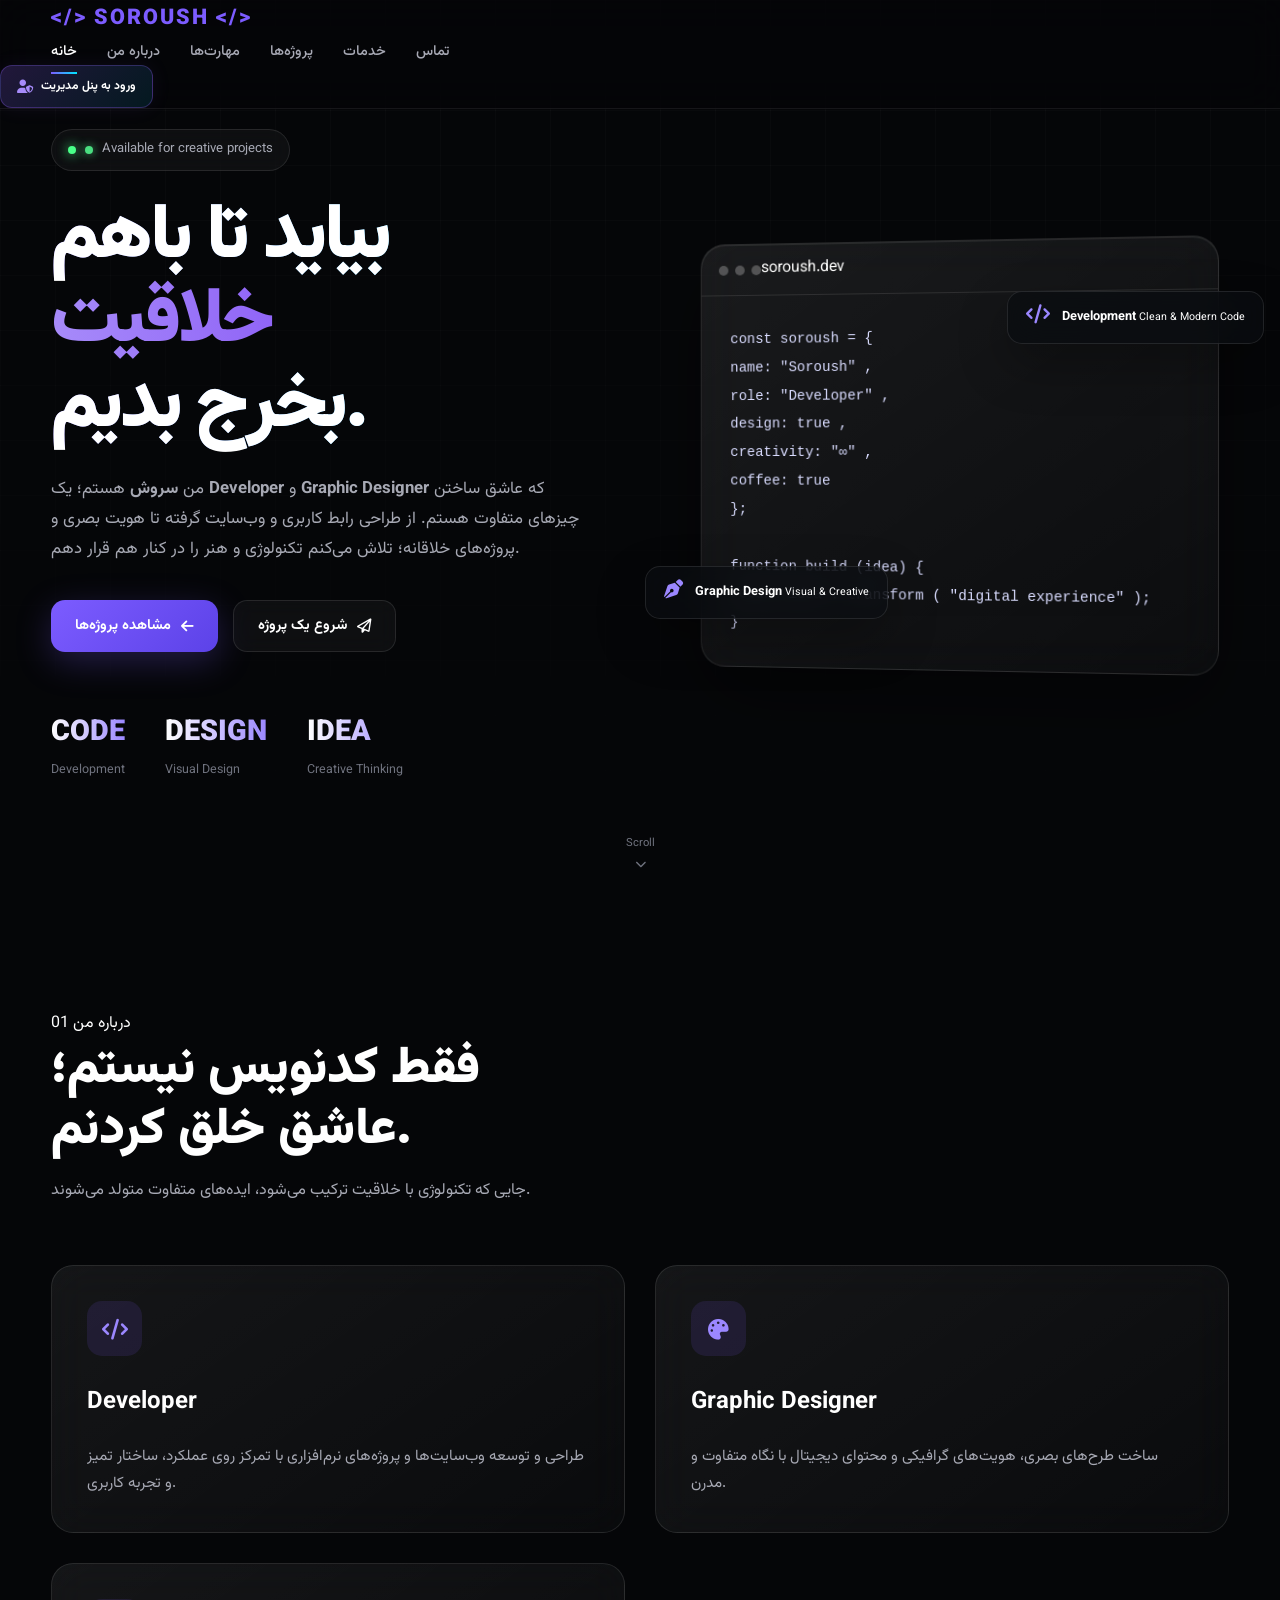
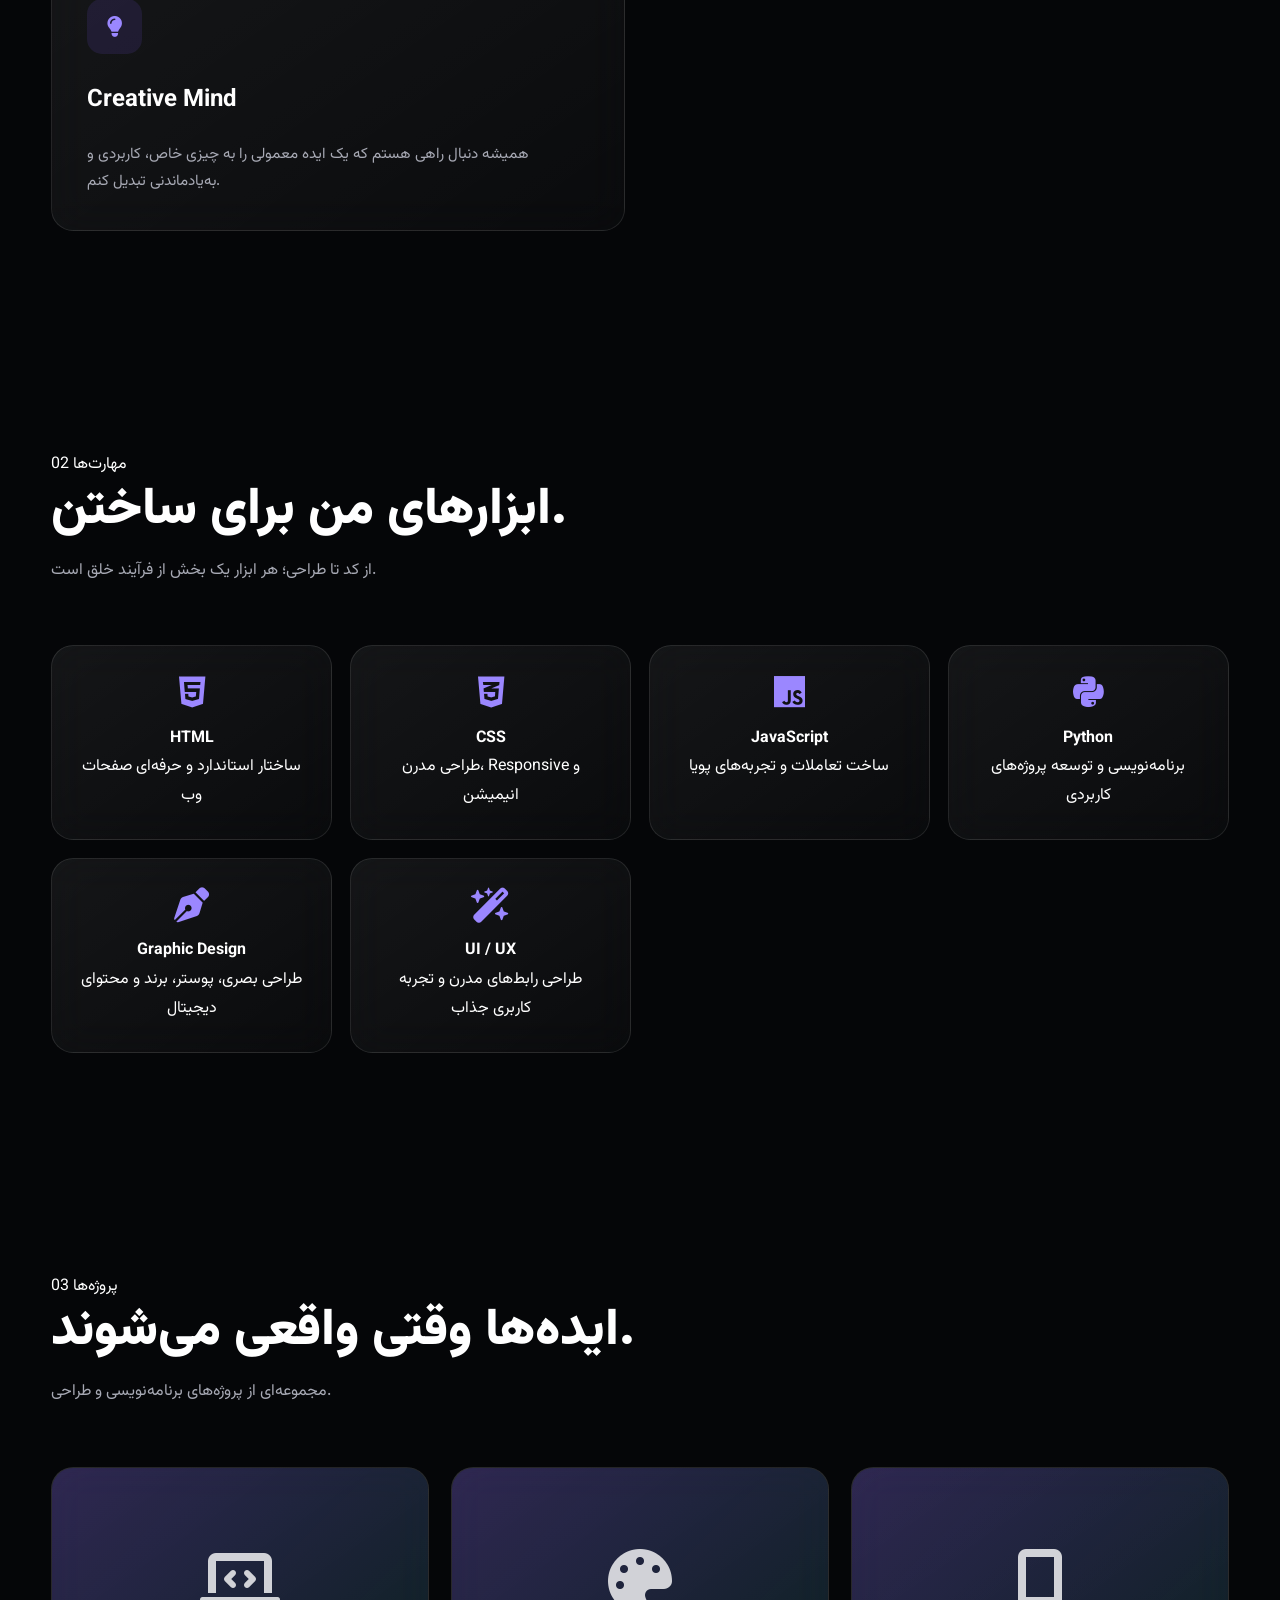
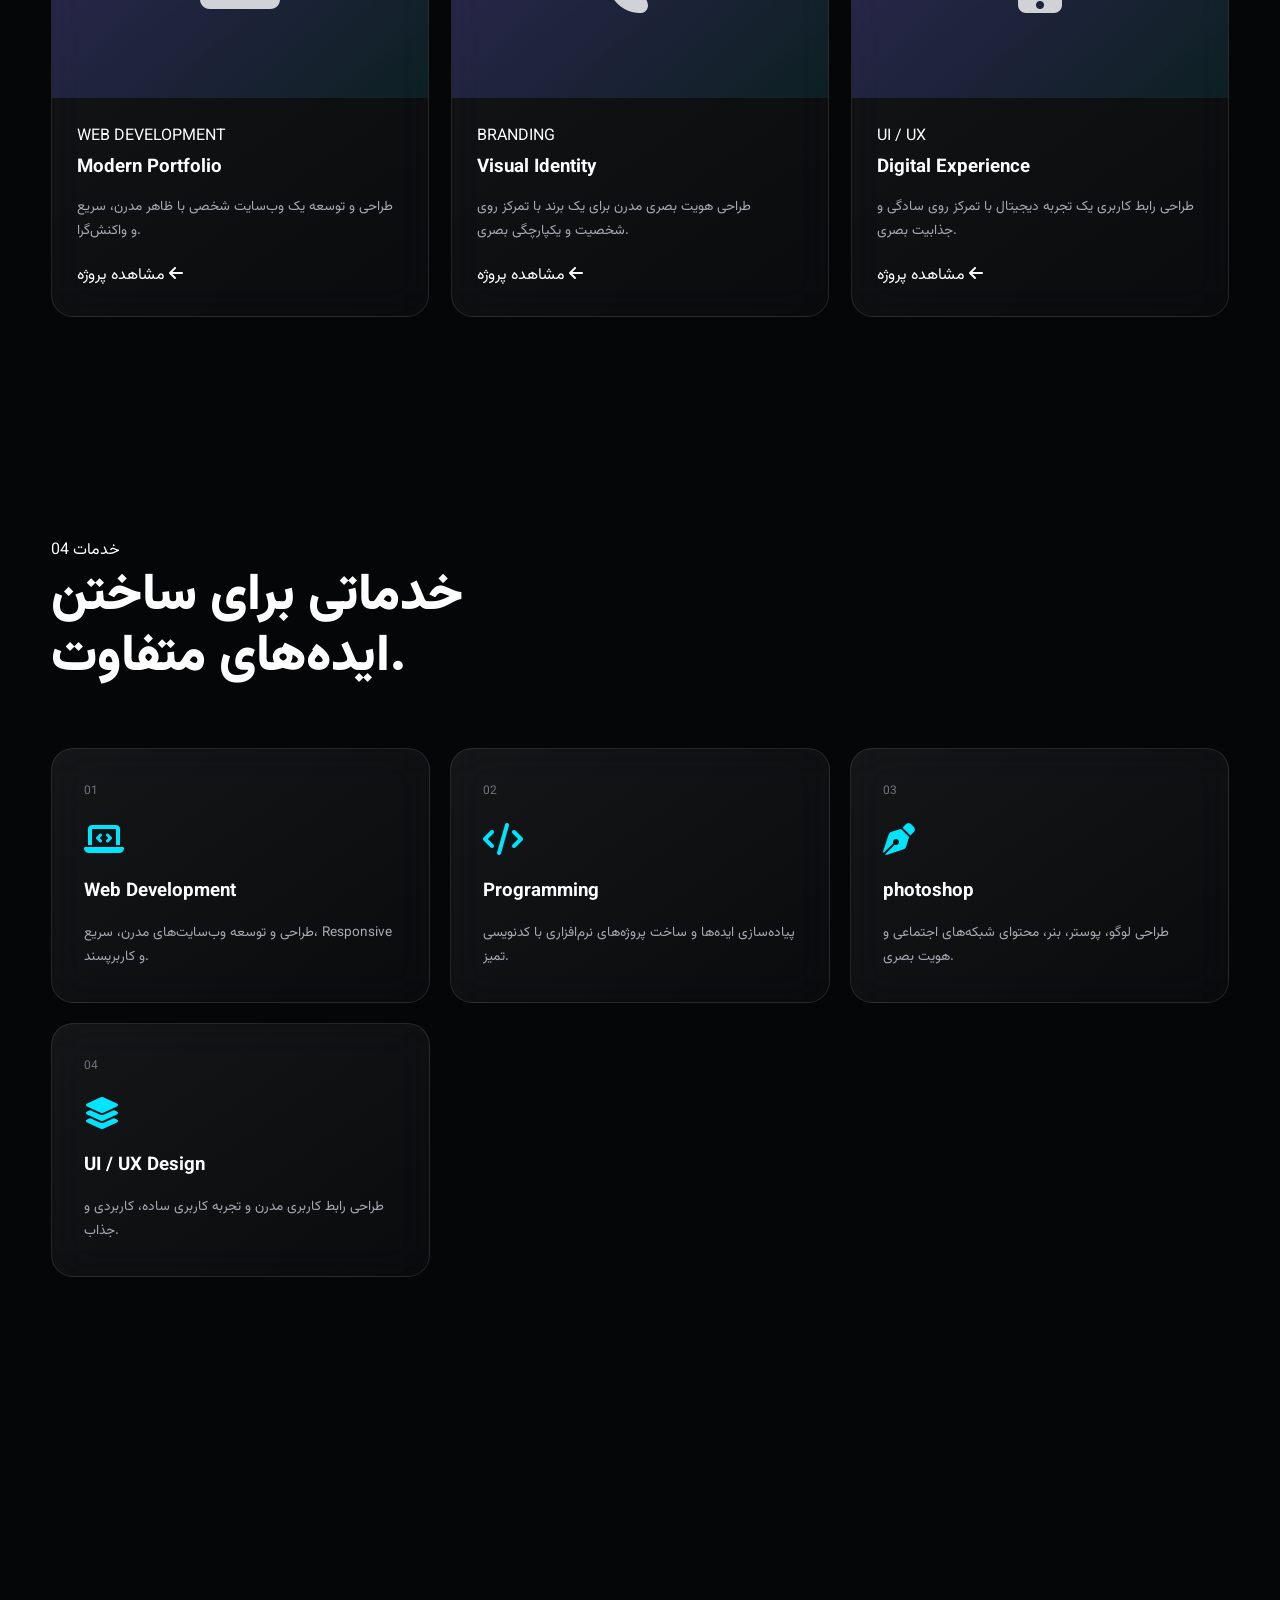
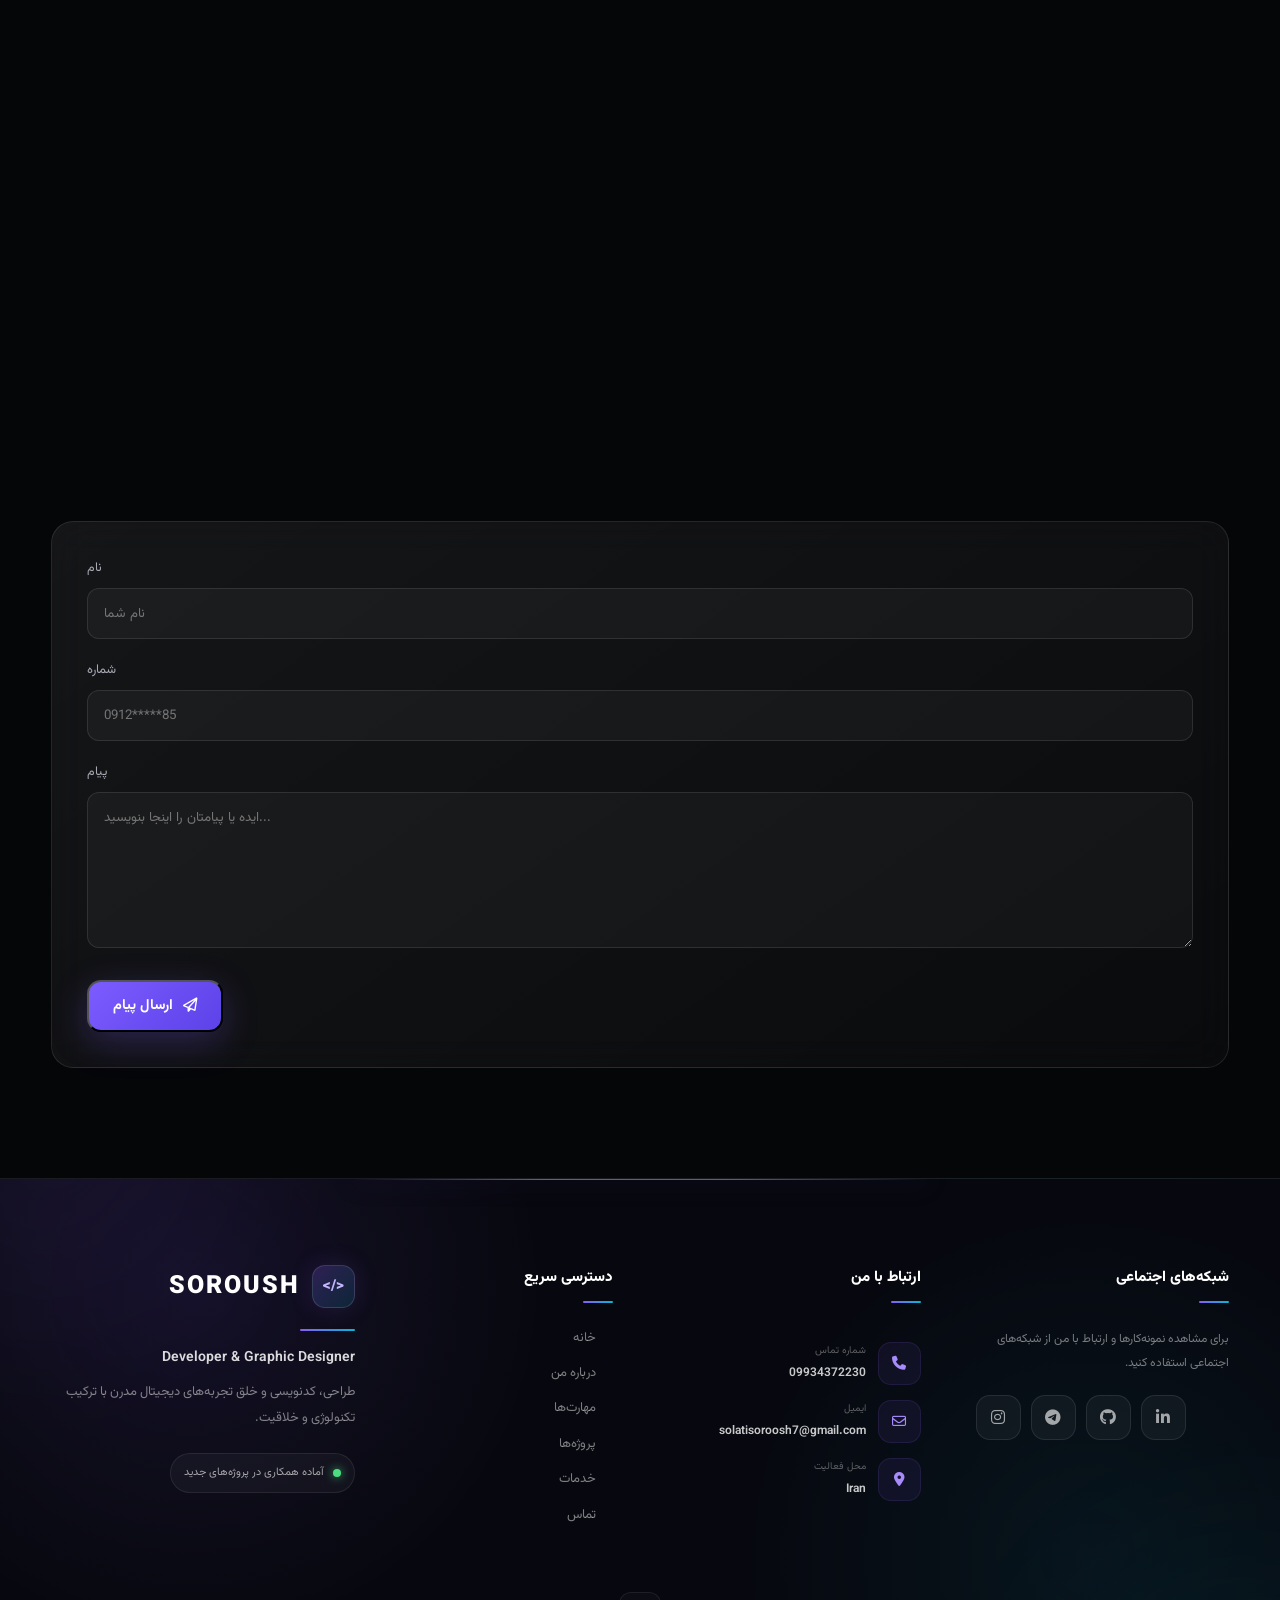
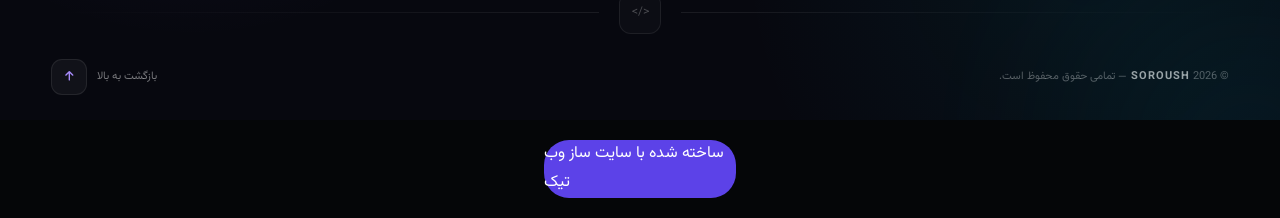
==== commit 762a01dc: "Update index.html" ====
--- a/index.html
+++ b/index.html
@@ -3,6 +3,8 @@
 
 <head>
 
+    <meta name="google-site-verification" content="5-_Z5XrOkIgNto3OgNHFFR8TNzBRHTz58QqDBDDkET0" />  
+  
     <meta charset="UTF-8">
 
     <meta name="viewport" content="width=device-width, initial-scale=1.0">
@@ -2054,4 +2056,4 @@
 
 </body>
 
-</html>+</html>
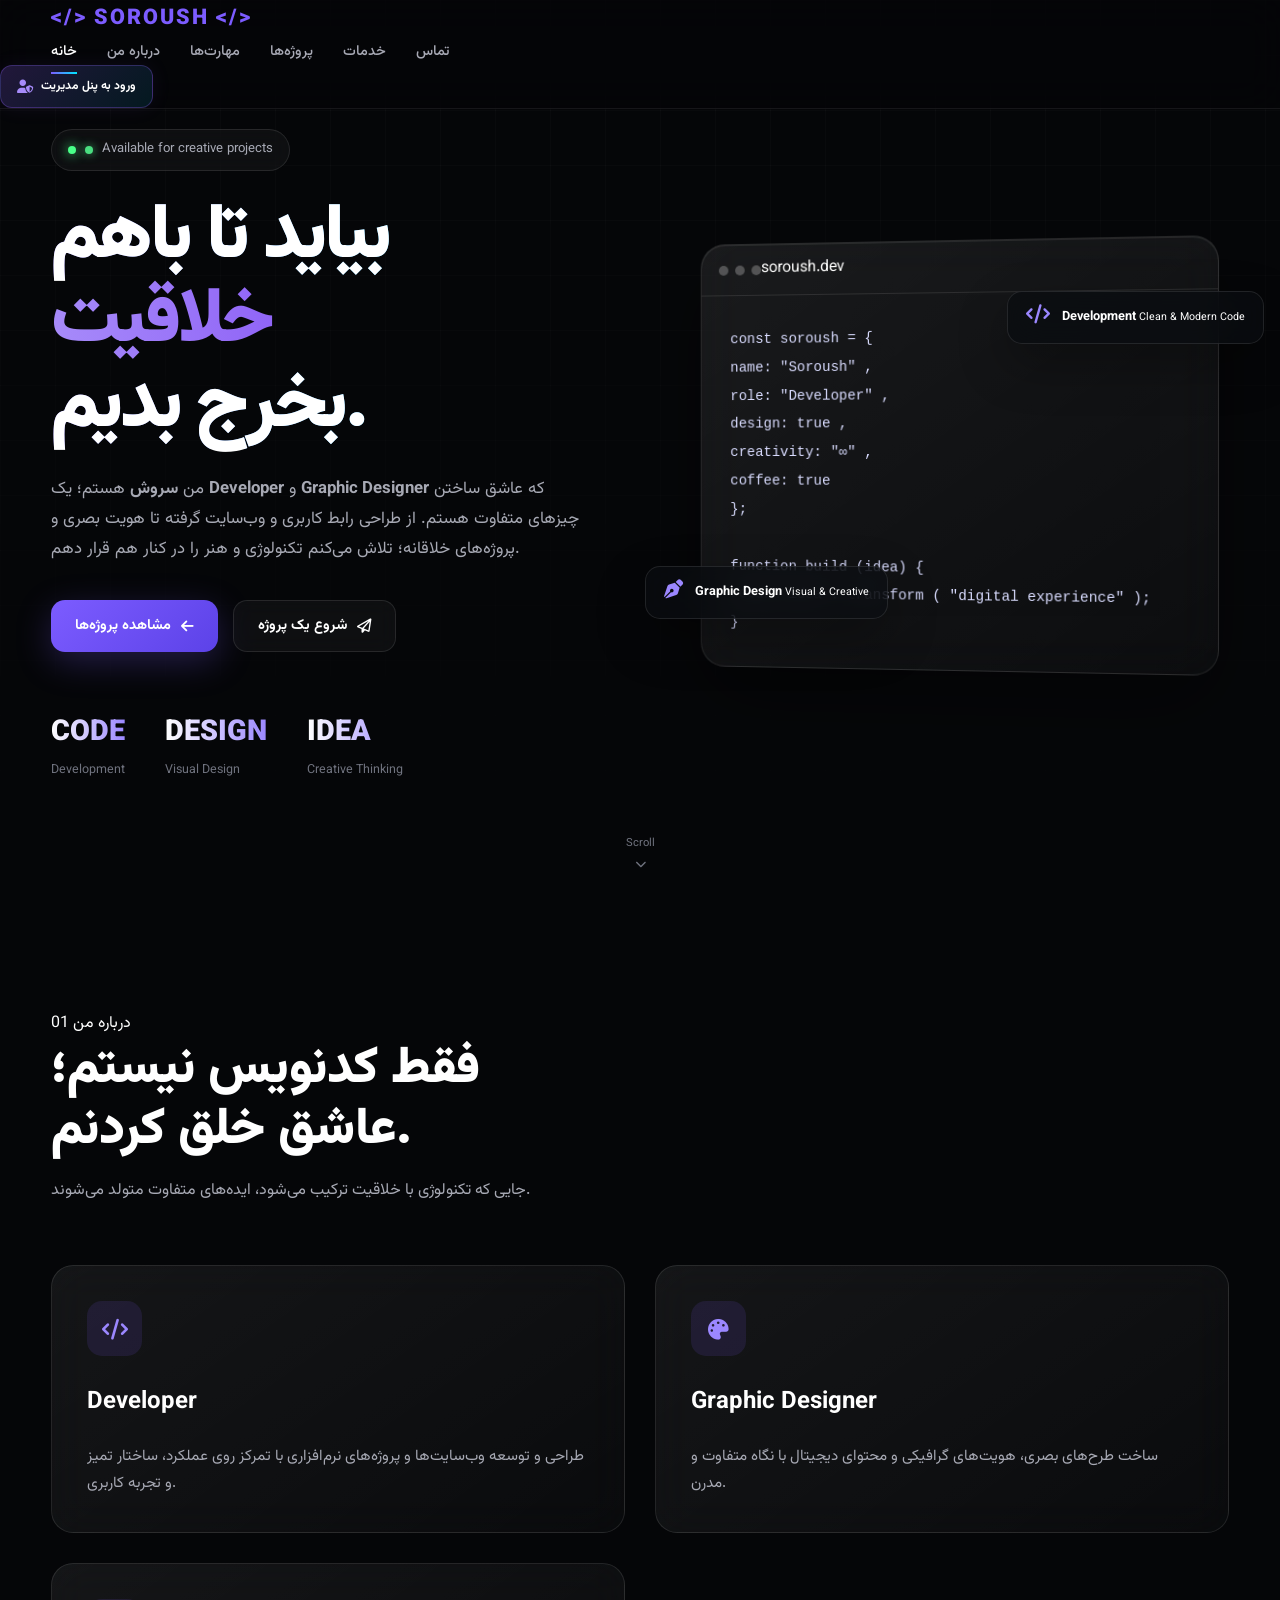
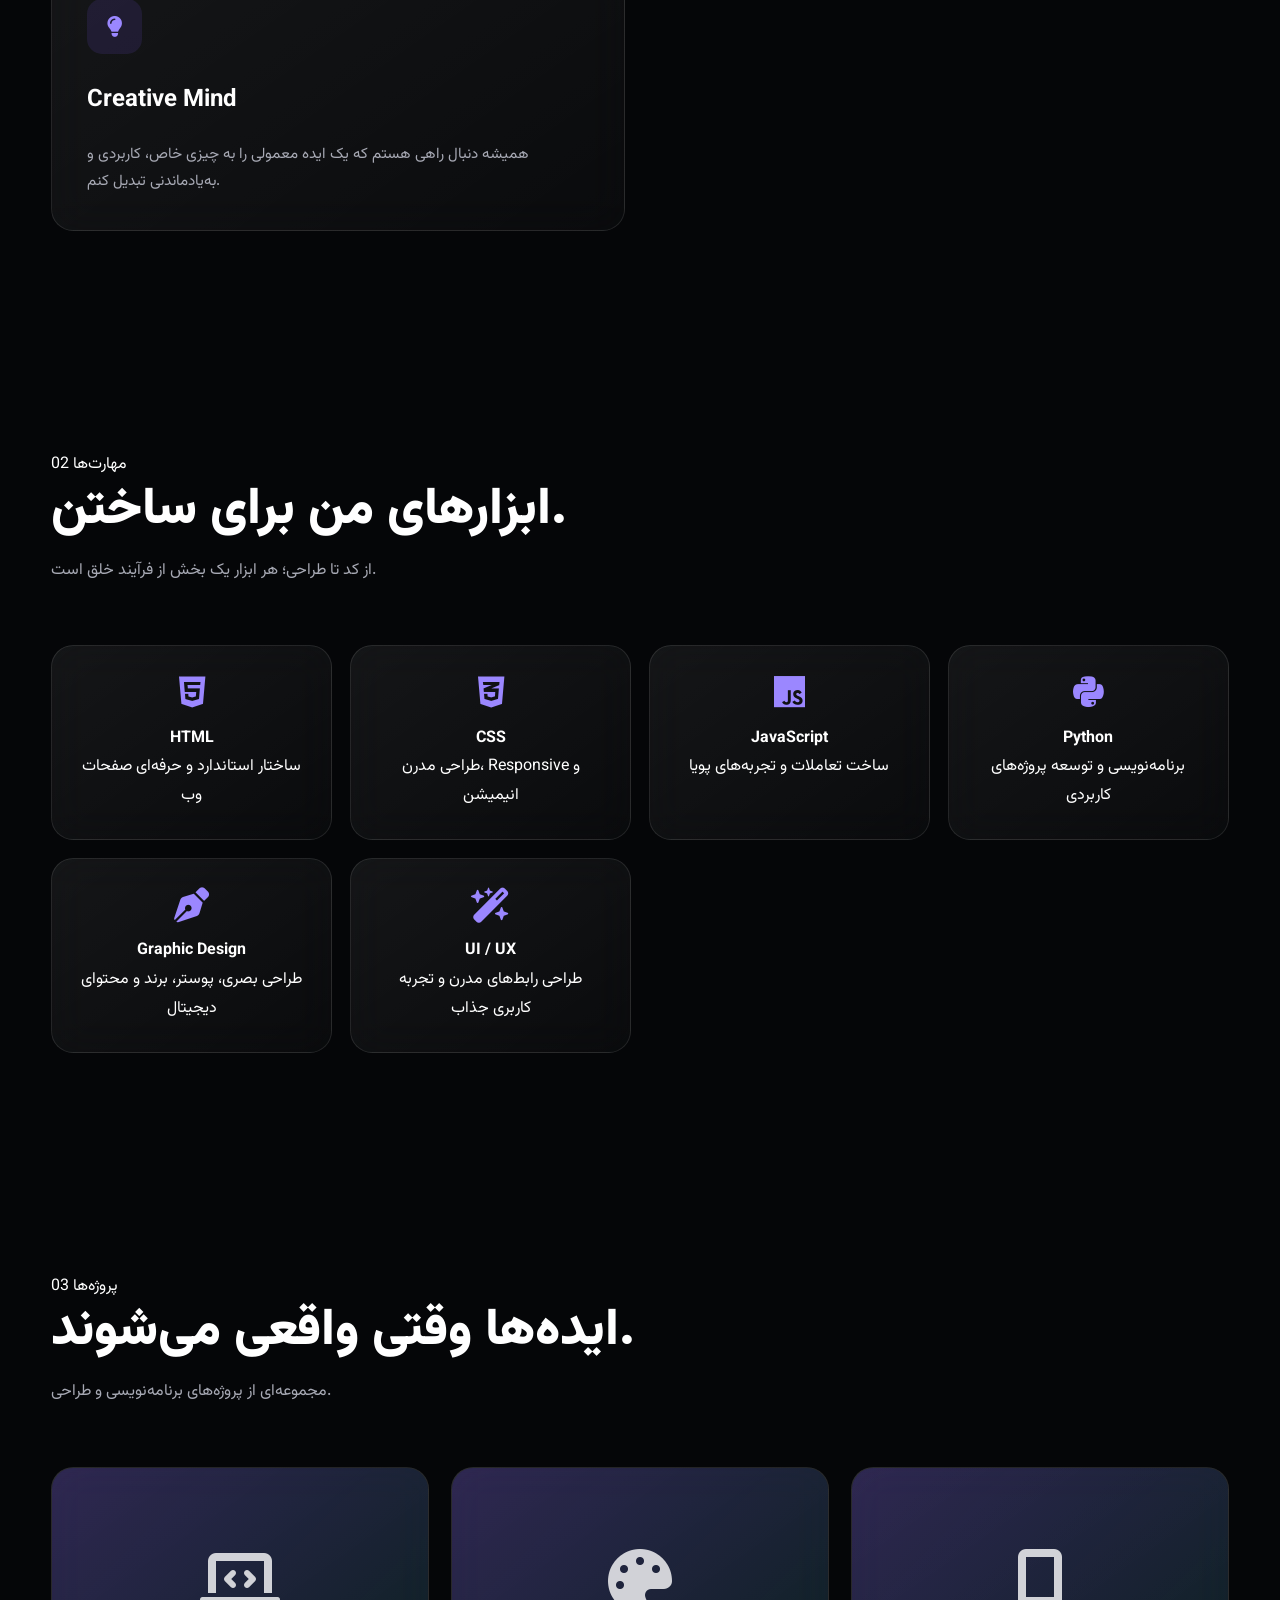
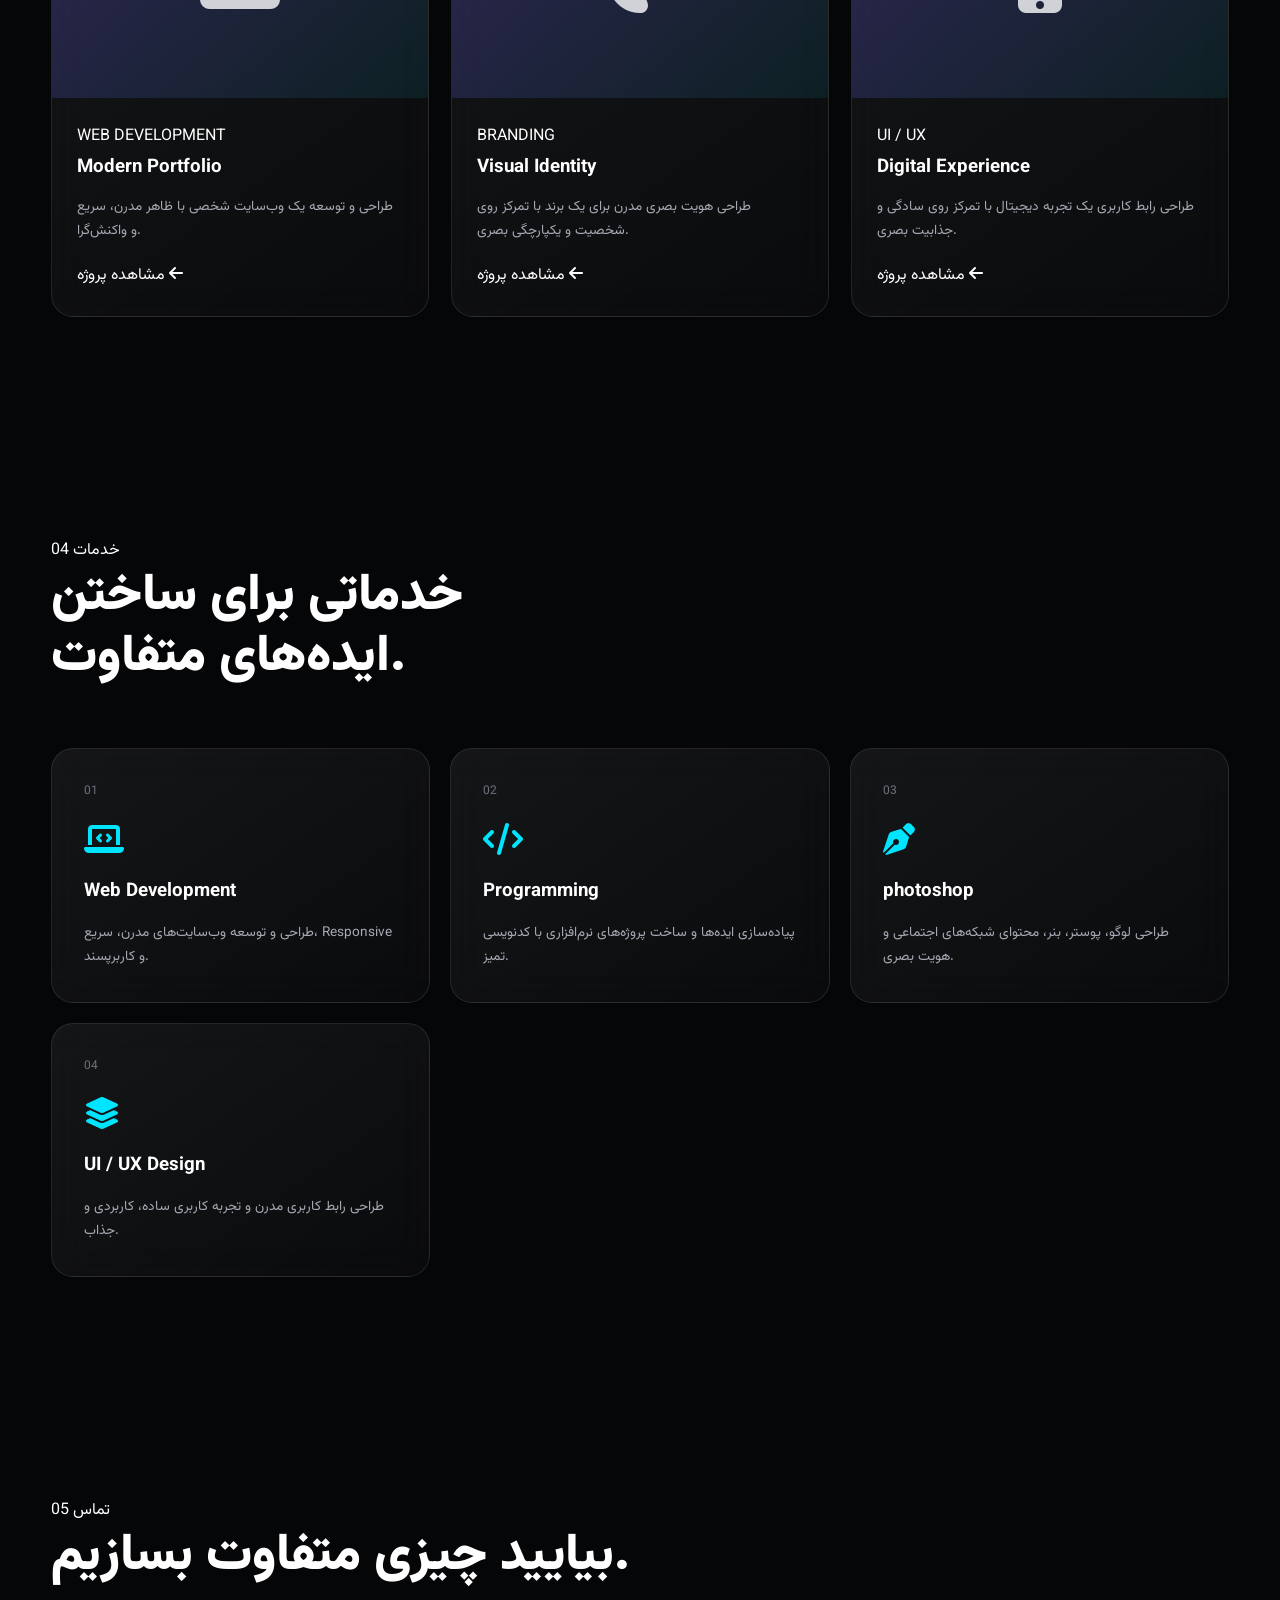
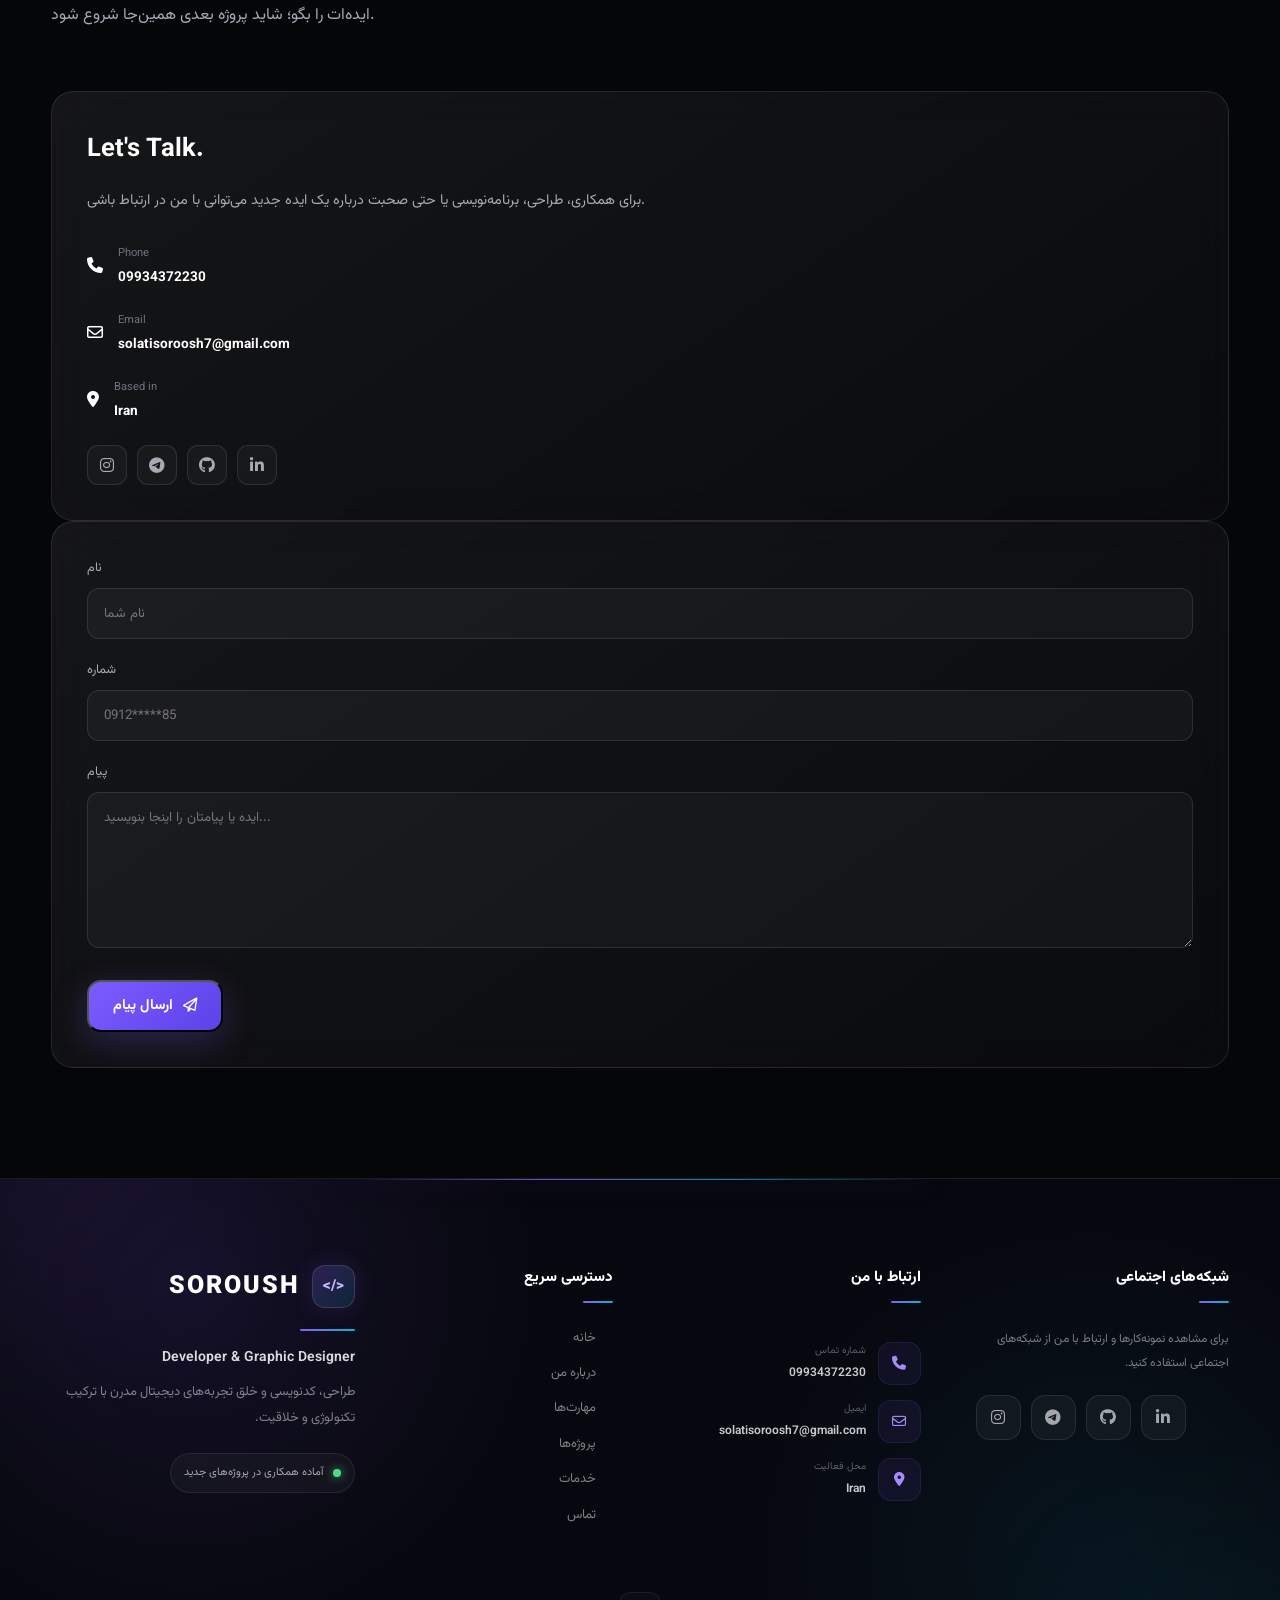
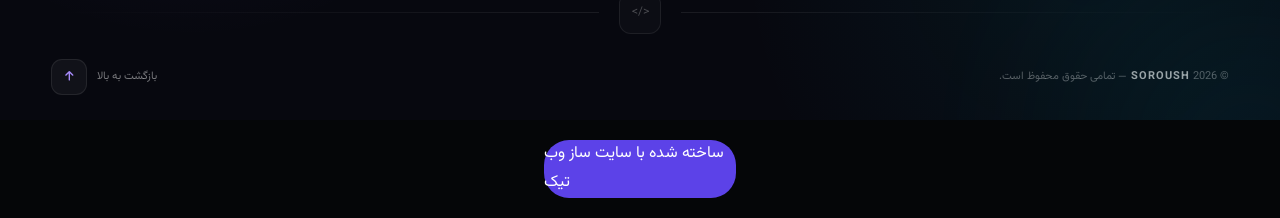
==== commit fa2fae10: "Update index.html" ====
--- a/index.html
+++ b/index.html
@@ -2,6 +2,30 @@
 <html lang="fa" dir="ltr">
 
 <head>
+
+
+   <head>
+    <meta charset="UTF-8">
+    <meta name="viewport" content="width=device-width, initial-scale=1.0">
+
+    <title>Soroosh Web | سروش وب | سروش صولتی</title>
+
+    <meta name="description"
+          content="سروش وب؛ وب‌سایت رسمی سروش صولتی برای معرفی فعالیت‌ها، پروژه‌ها و مطالب مرتبط با وب.">
+
+    <link rel="canonical"
+          href="https://sorooshsolati.github.io/soroosh_web/">
+
+    <!-- Google Search Console -->
+    <meta name="google-site-verification" content="کد تأیید خودت">
+
+    <!-- Favicon -->
+    <link rel="icon" type="image/png" href="logo.png">
+</head>
+
+
+
+    
 
     <meta name="google-site-verification" content="5-_Z5XrOkIgNto3OgNHFFR8TNzBRHTz58QqDBDDkET0" />  
   
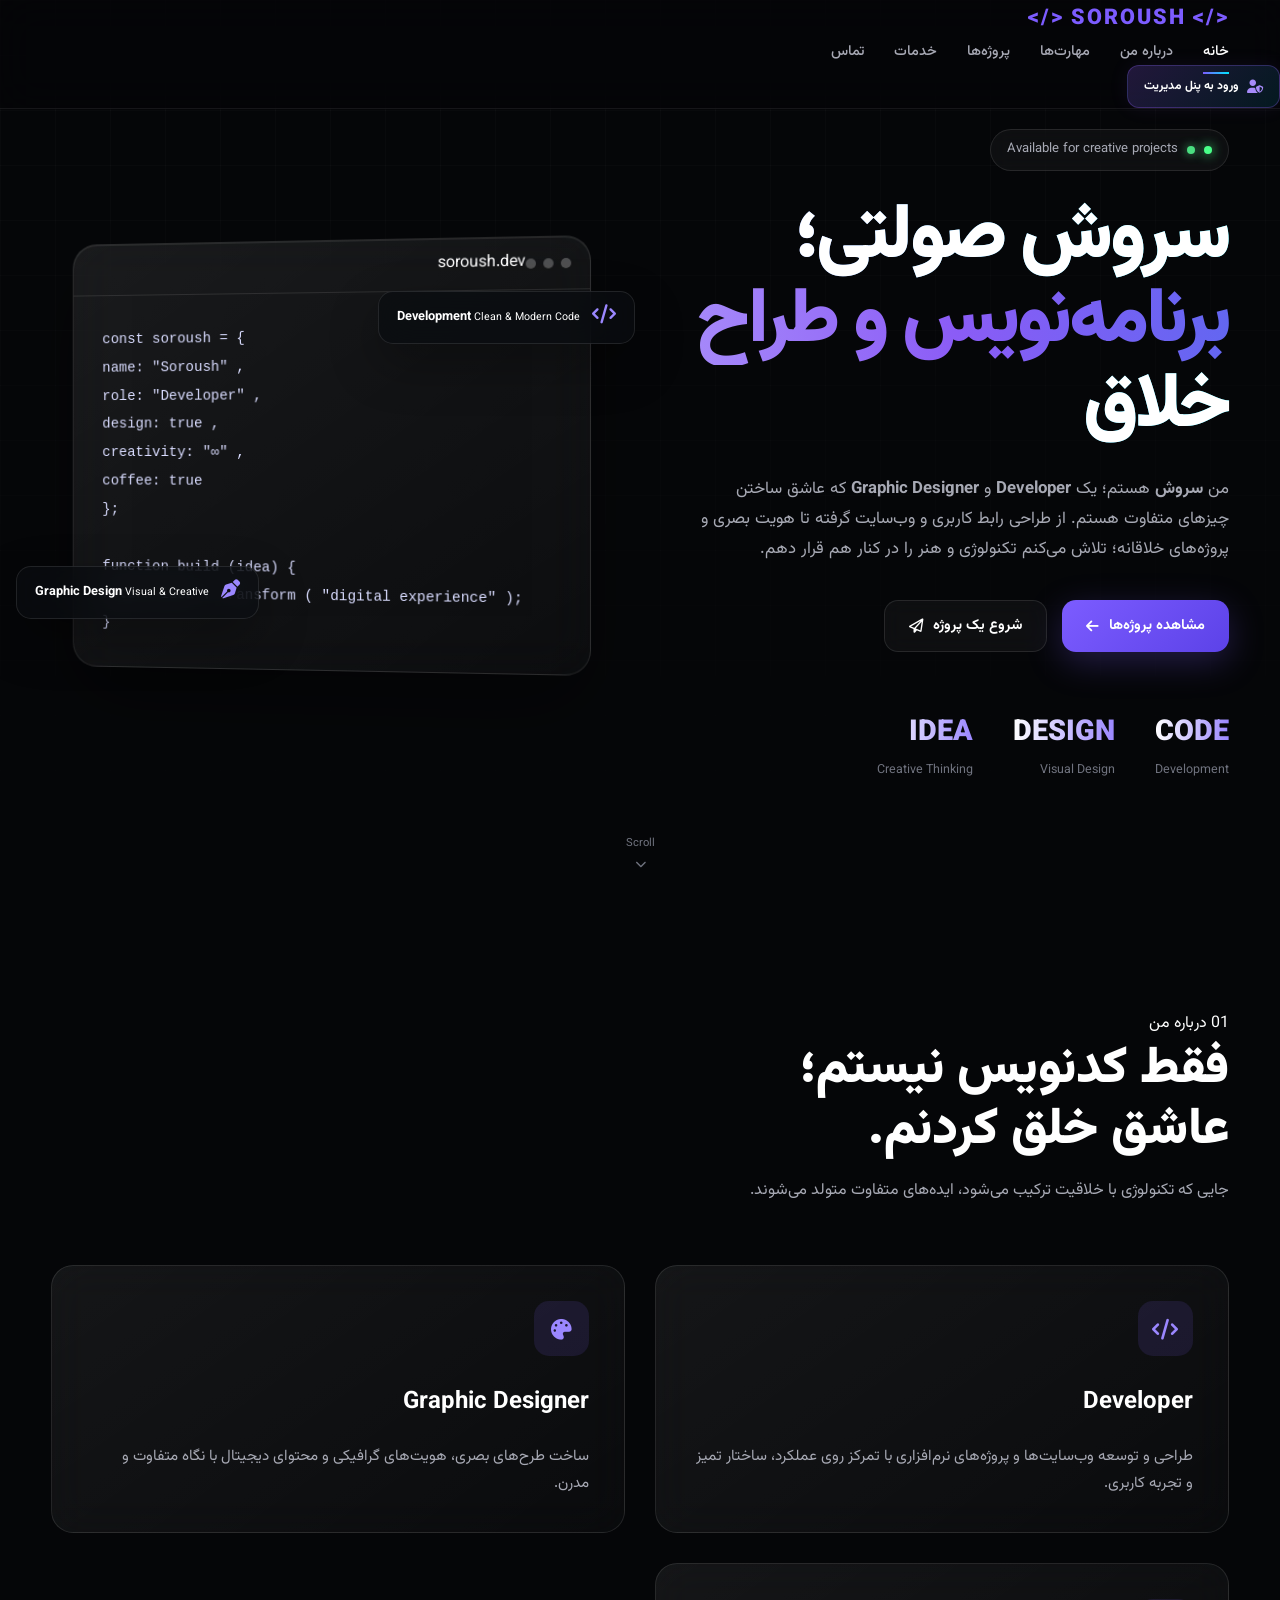
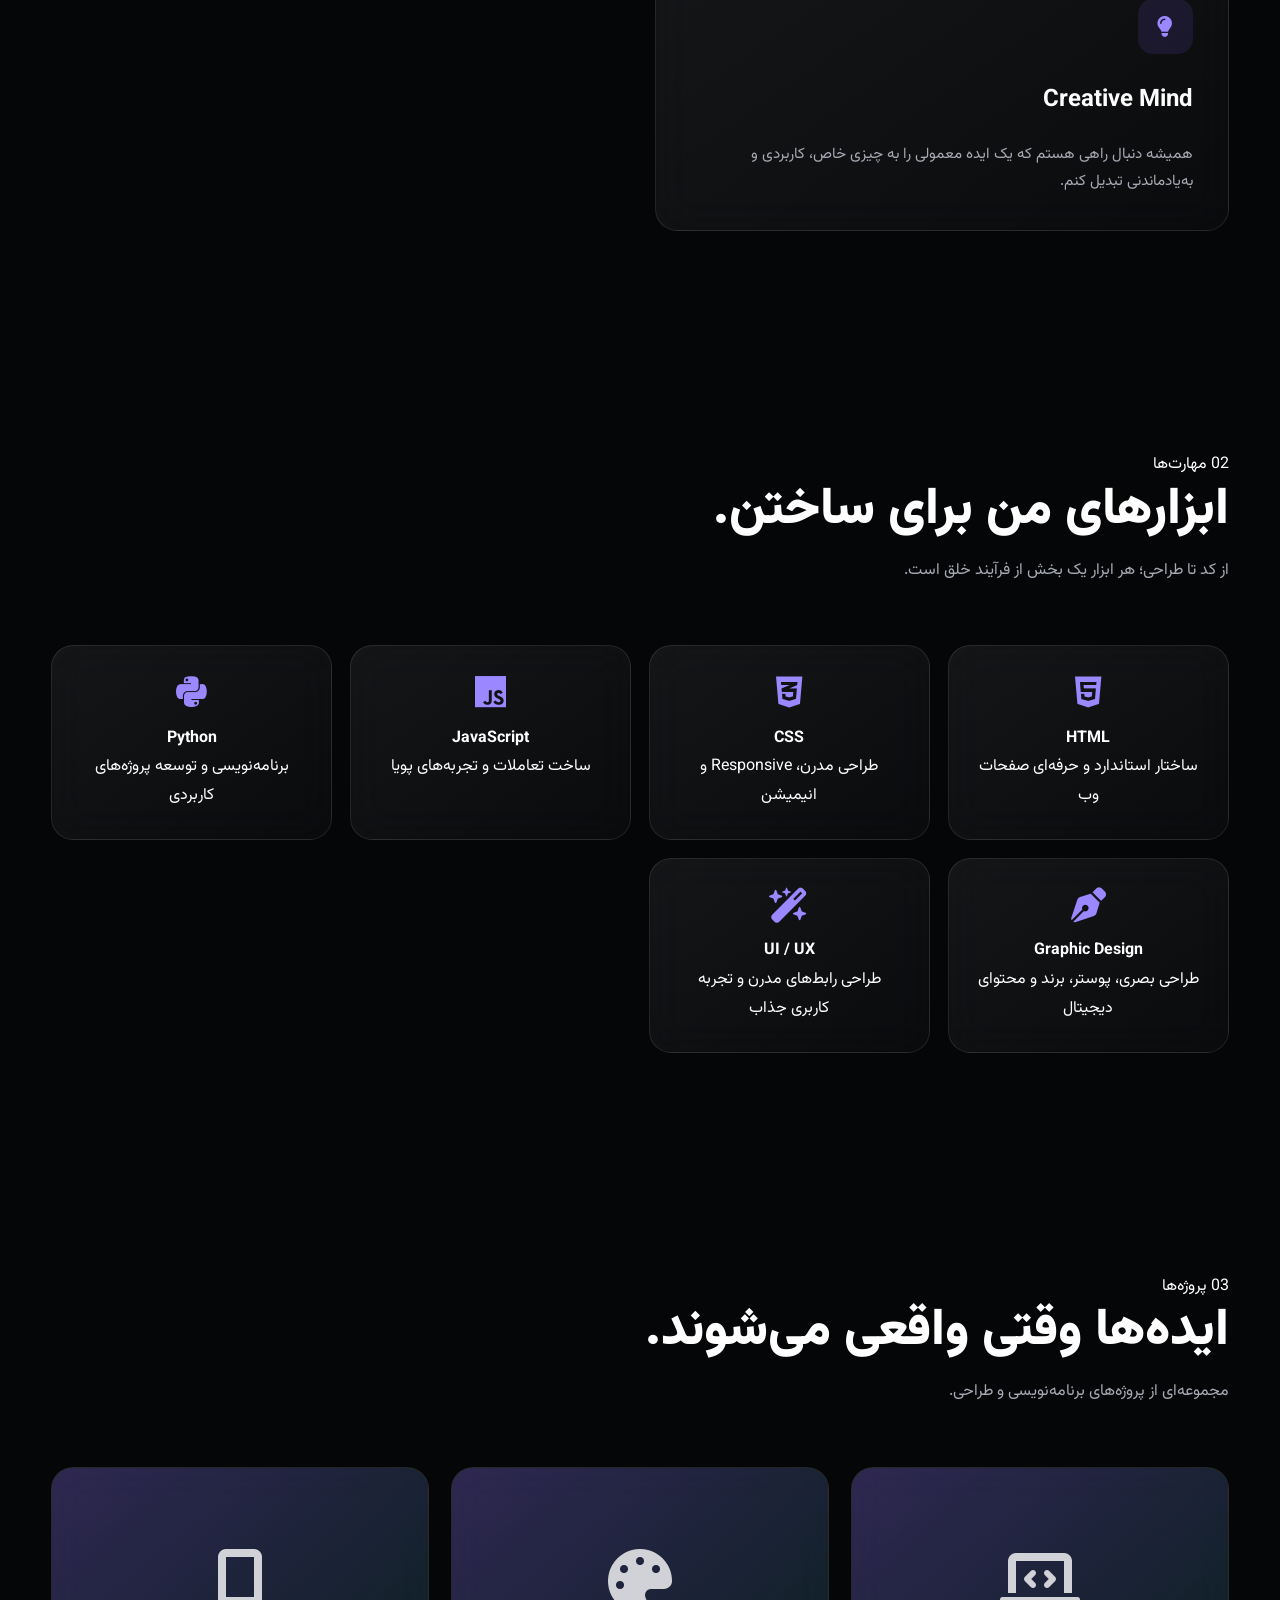
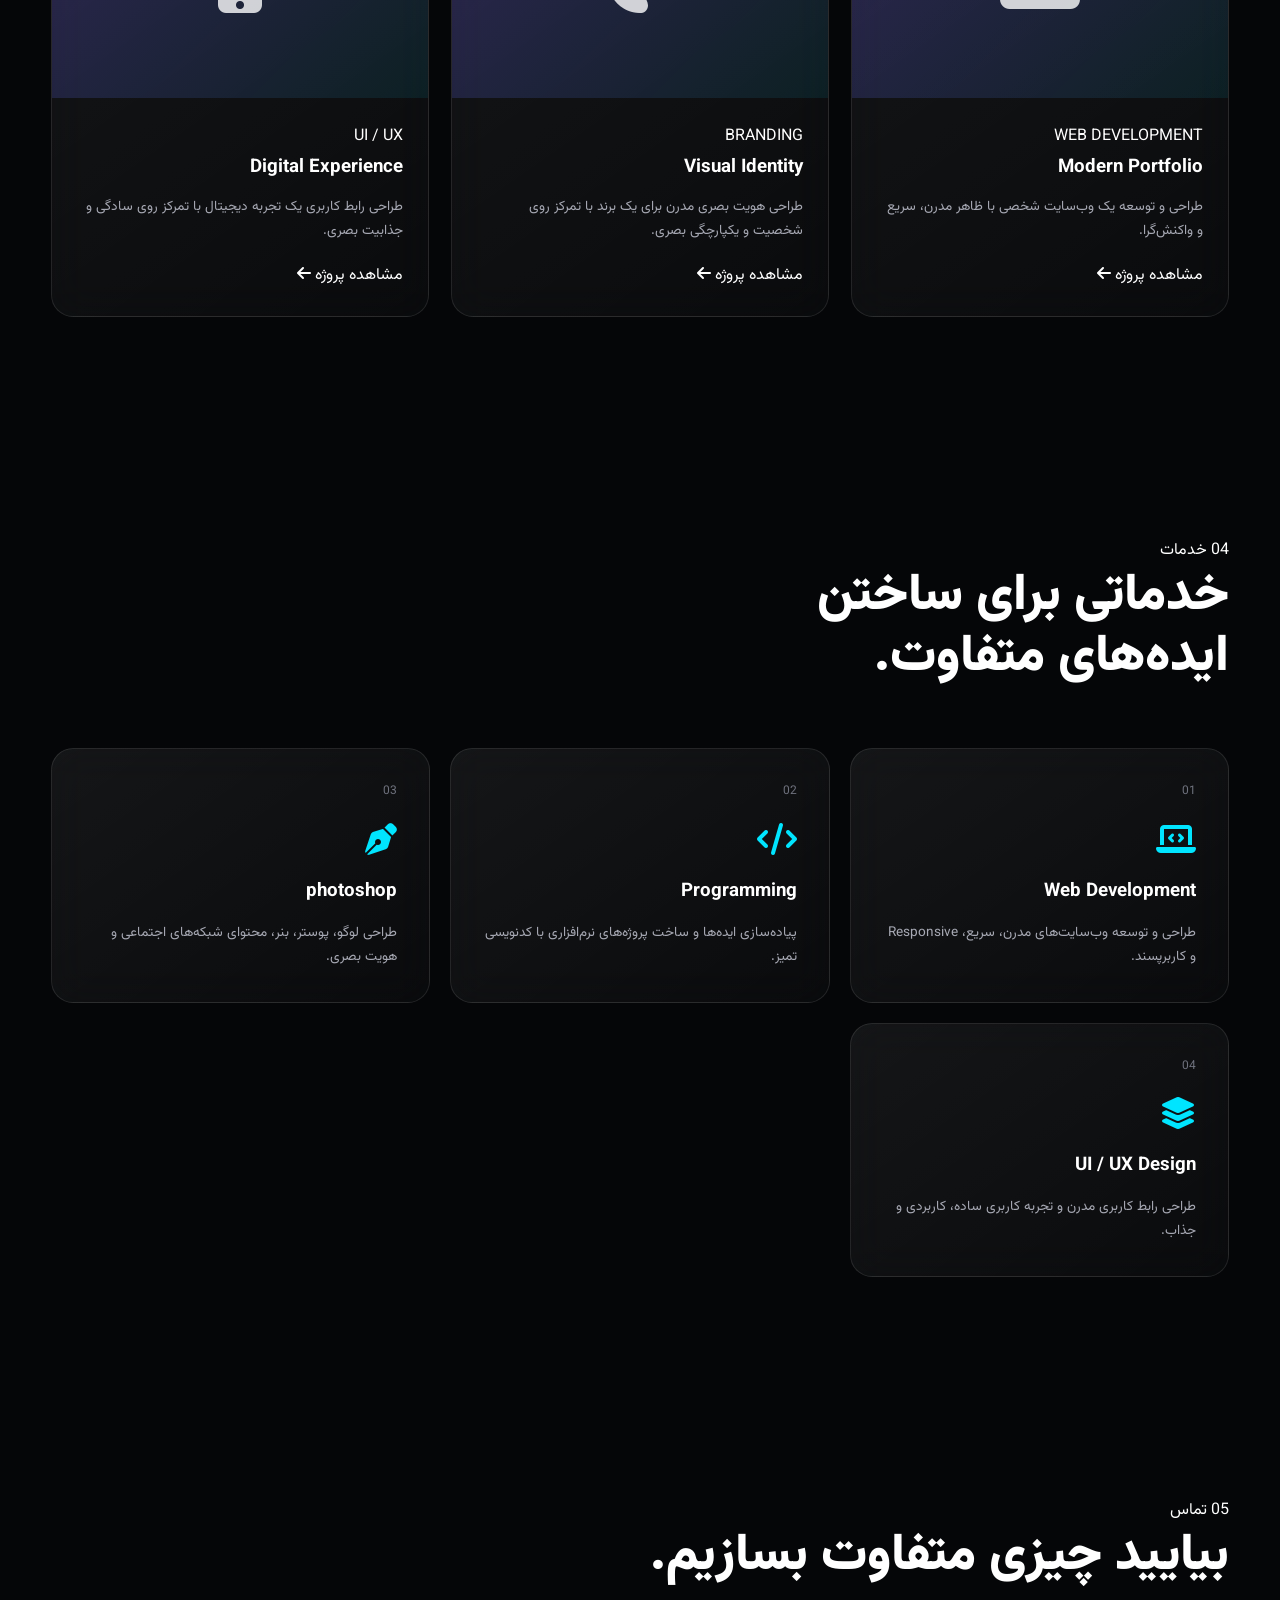
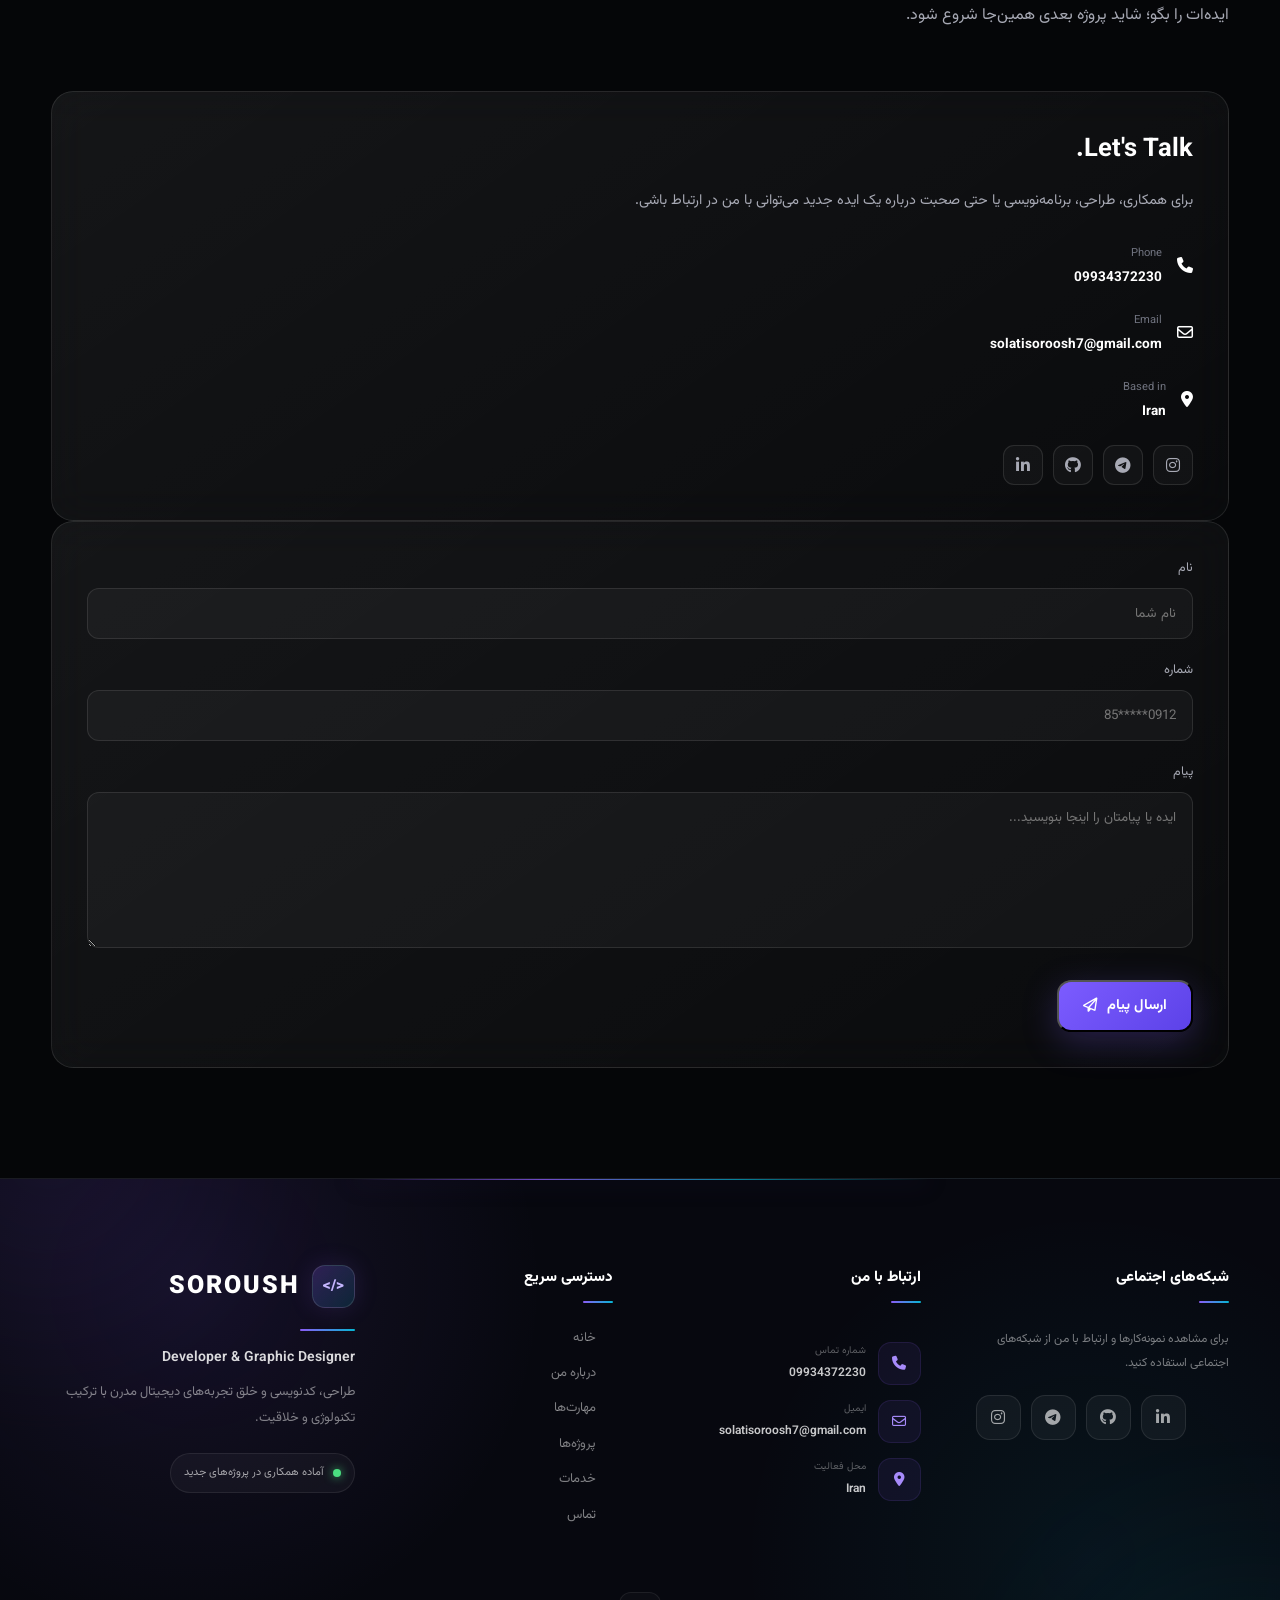
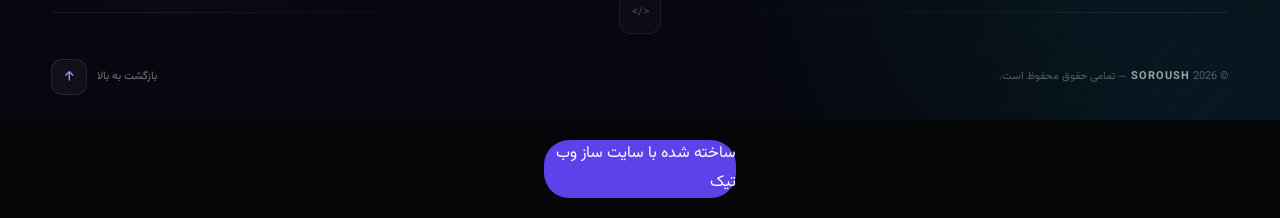
==== commit adefdea5: "Update index.html" ====
--- a/index.html
+++ b/index.html
@@ -1,63 +1,42 @@
 <!DOCTYPE html>
-<html lang="fa" dir="ltr">
+<html lang="fa" dir="rtl">
 
 <head>
-
-
-   <head>
     <meta charset="UTF-8">
     <meta name="viewport" content="width=device-width, initial-scale=1.0">
 
-    <title>Soroosh Web | سروش وب | سروش صولتی</title>
+    <title>Soroosh Web | سروش وب | سروش صولتی | برنامه نویس و طراح</title>
 
     <meta name="description"
-          content="سروش وب؛ وب‌سایت رسمی سروش صولتی برای معرفی فعالیت‌ها، پروژه‌ها و مطالب مرتبط با وب.">
+        content="سروش وب؛ وب‌سایت رسمی سروش صولتی، برنامه‌نویس و طراح گرافیک. طراحی و توسعه وب‌سایت، برنامه‌نویسی، طراحی UI/UX و خدمات گرافیکی.">
+
+    <meta name="author" content="Soroush Solati">
 
     <link rel="canonical"
-          href="https://sorooshsolati.github.io/soroosh_web/">
+        href="https://sorooshsolati.github.io/soroosh_web/">
 
     <!-- Google Search Console -->
-    <meta name="google-site-verification" content="کد تأیید خودت">
+    <meta name="google-site-verification"
+        content="5-_Z5XrOkIgNto3OgNHFFR8TNzBRHTz58QqDBDDkET0">
 
     <!-- Favicon -->
     <link rel="icon" type="image/png" href="logo.png">
-</head>
-
-
-
-    
-
-    <meta name="google-site-verification" content="5-_Z5XrOkIgNto3OgNHFFR8TNzBRHTz58QqDBDDkET0" />  
-  
-    <meta charset="UTF-8">
-
-    <meta name="viewport" content="width=device-width, initial-scale=1.0">
-
-    <meta name="description"
-        content="Soroush — برنامه نویس و طراح گرافیک. ساخت تجربه‌های دیجیتال مدرن با ترکیب کدنویسی، طراحی و خلاقیت.">
-
-    <meta name="author" content="Soroush">
-
-    <title>SOROUSH — Developer & Graphic Designer</title>
-
-    <!-- GOOGLE FONT -->
+
+    <!-- Google Font -->
     <link rel="preconnect" href="https://fonts.googleapis.com">
     <link rel="preconnect" href="https://fonts.gstatic.com" crossorigin>
 
     <link
         href="https://fonts.googleapis.com/css2?family=Vazirmatn:wght@300;400;500;600;700;800;900&display=swap"
-        rel="stylesheet"
-    >
-
-    <!-- FONT AWESOME -->
+        rel="stylesheet">
+
+    <!-- Font Awesome -->
     <link
         rel="stylesheet"
-        href="https://cdnjs.cloudflare.com/ajax/libs/font-awesome/6.5.2/css/all.min.css"
-    >
-
-    <!-- MAIN CSS -->
+        href="https://cdnjs.cloudflare.com/ajax/libs/font-awesome/6.5.2/css/all.min.css">
+
+    <!-- Main CSS -->
     <link rel="stylesheet" href="style.css">
-
 </head>
 
 
@@ -175,19 +154,17 @@
             <!-- متن جدید -->
 
             <h1>
-
     <span id="hero-before">
-        بیاید تا باهم
+        سروش صولتی؛
     </span>
 
     <span id="hero-highlight">
-        خلاقیت
+        برنامه‌نویس و طراح
     </span>
 
     <span id="hero-after">
-        بخرج بدیم.
+        خلاق
     </span>
-
 </h1>
 
 
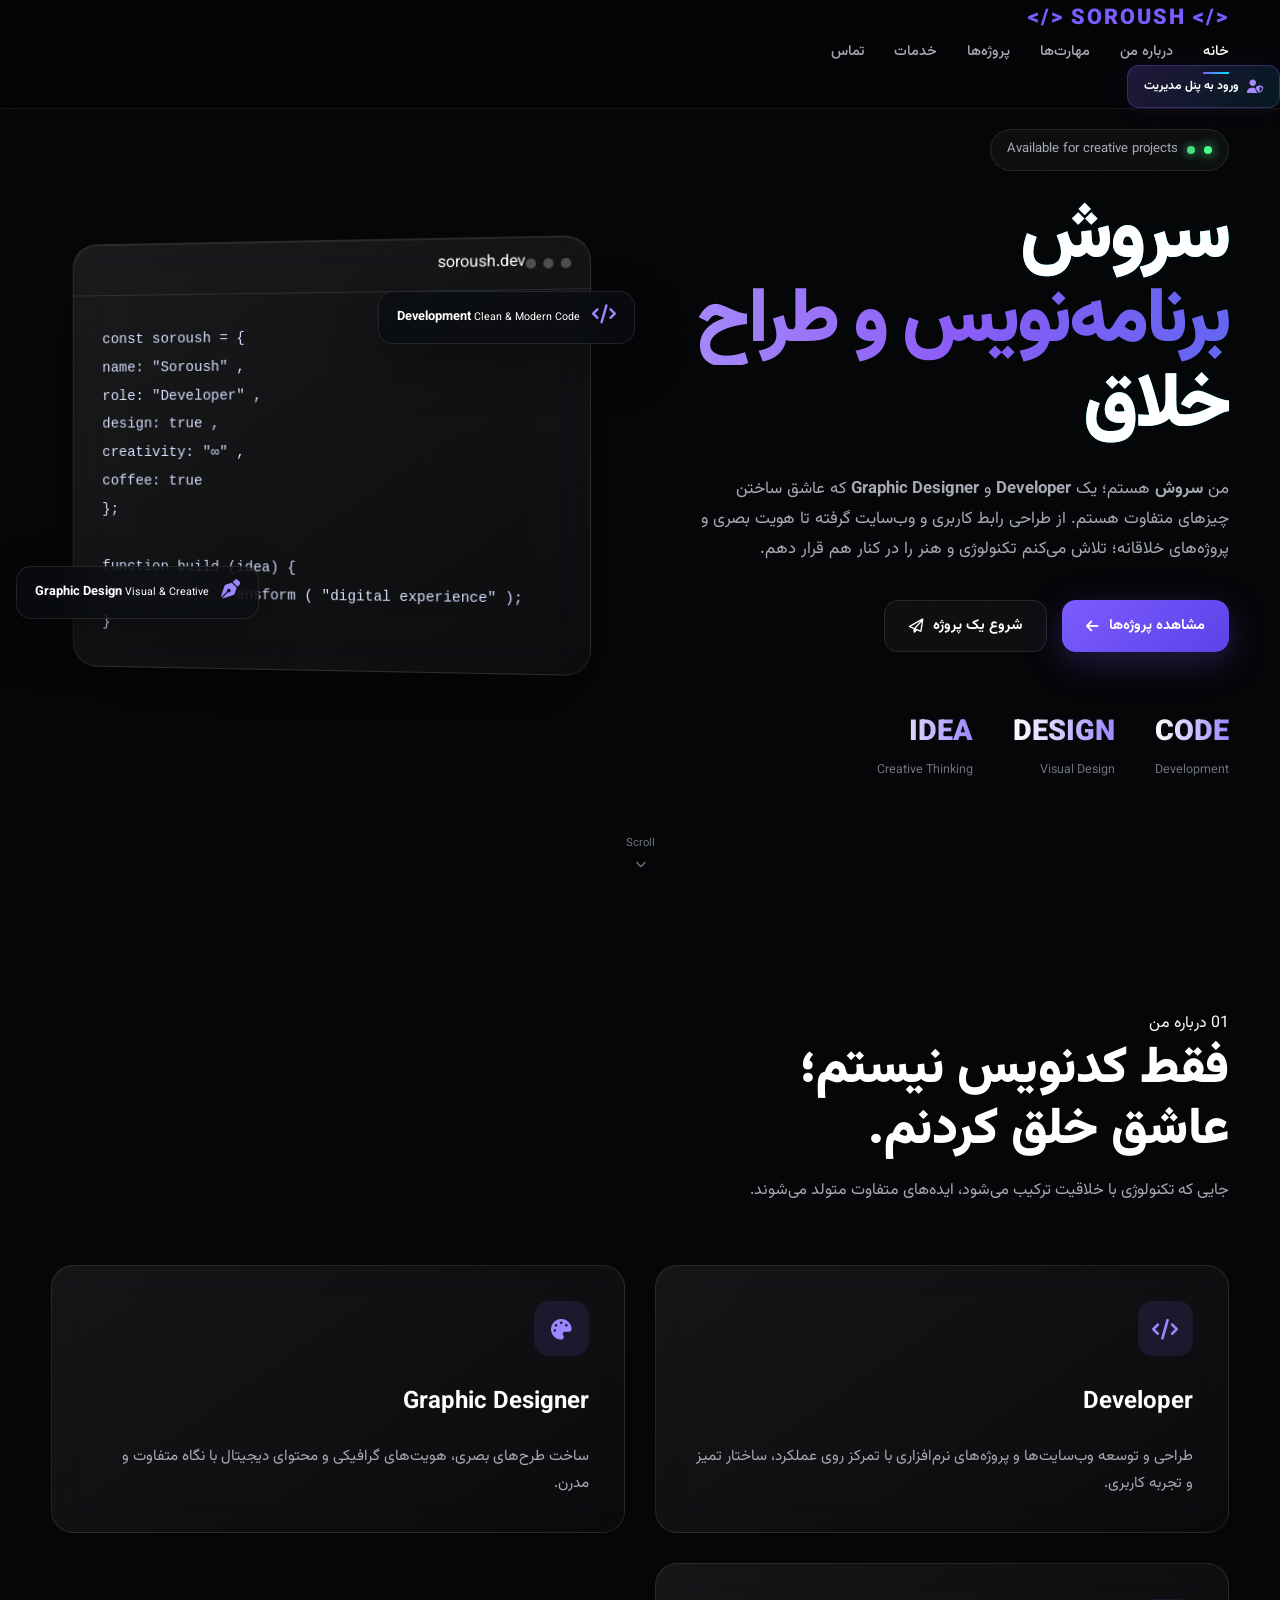
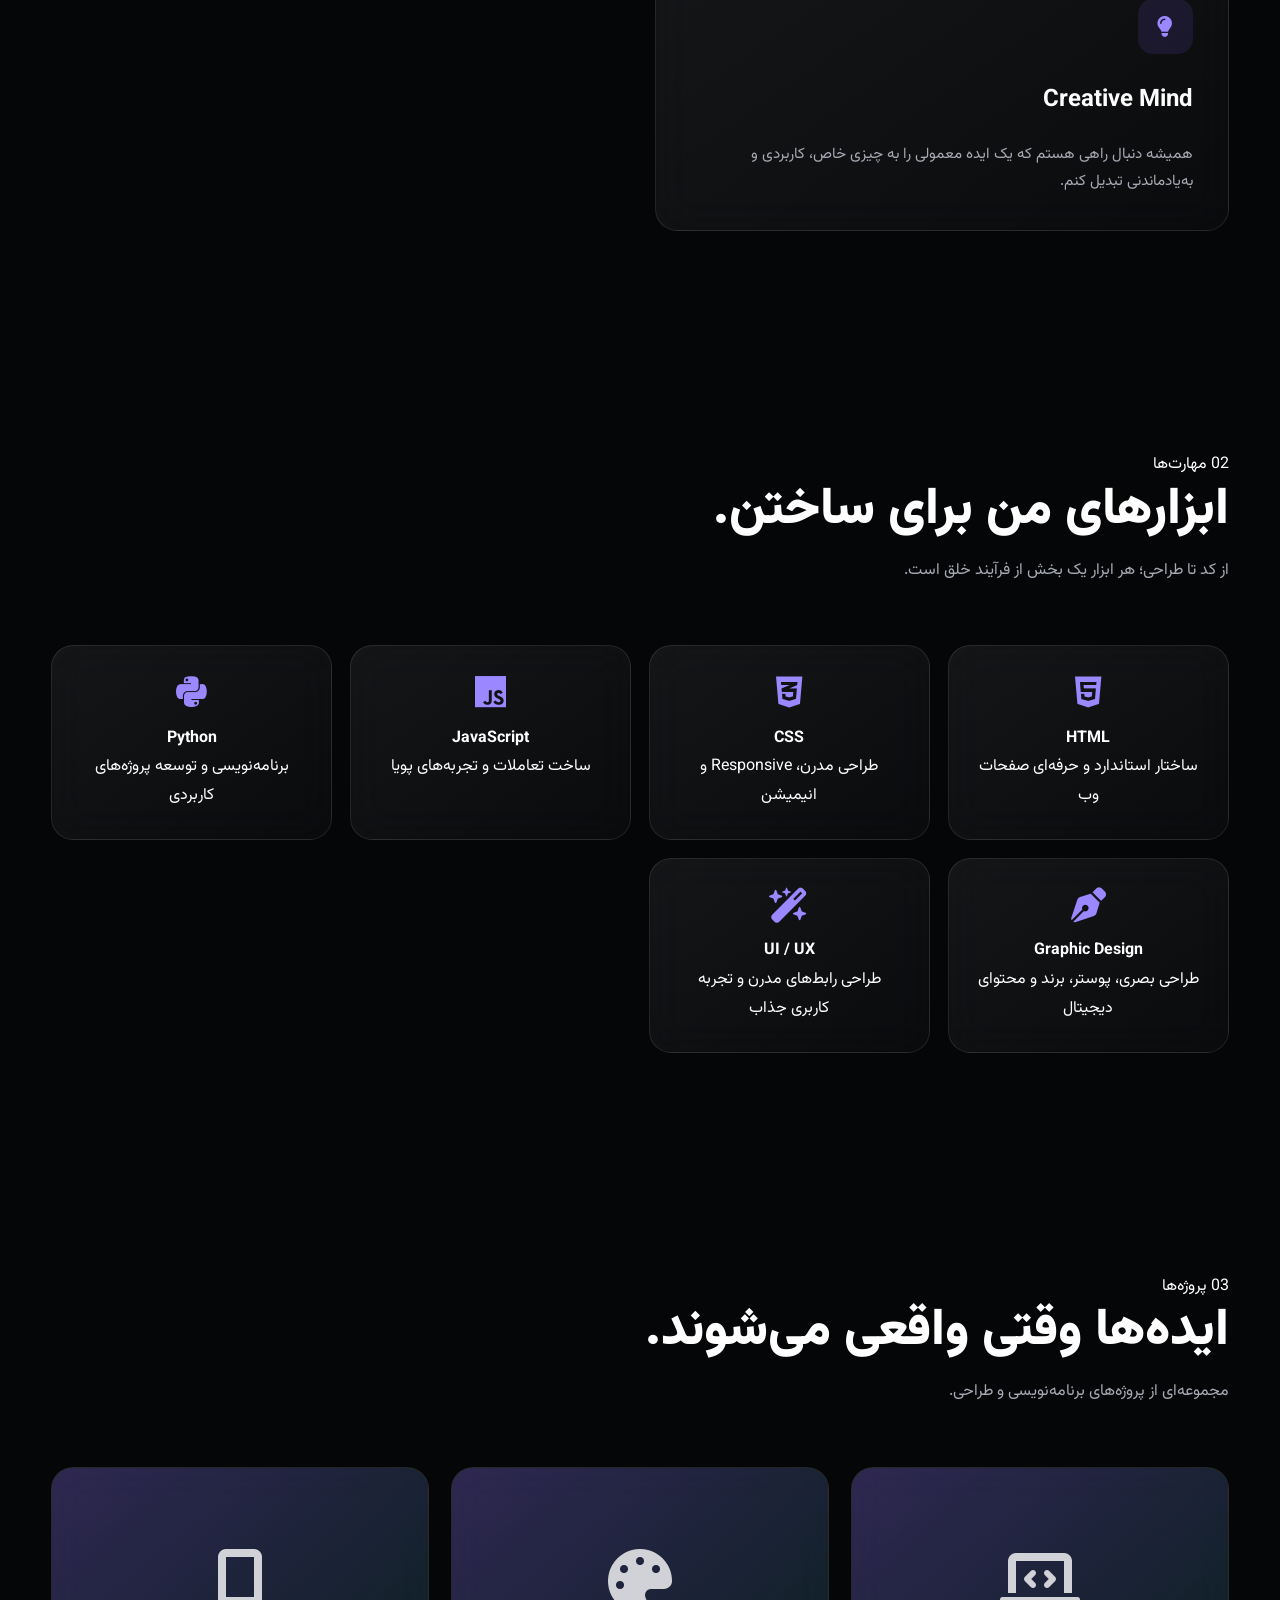
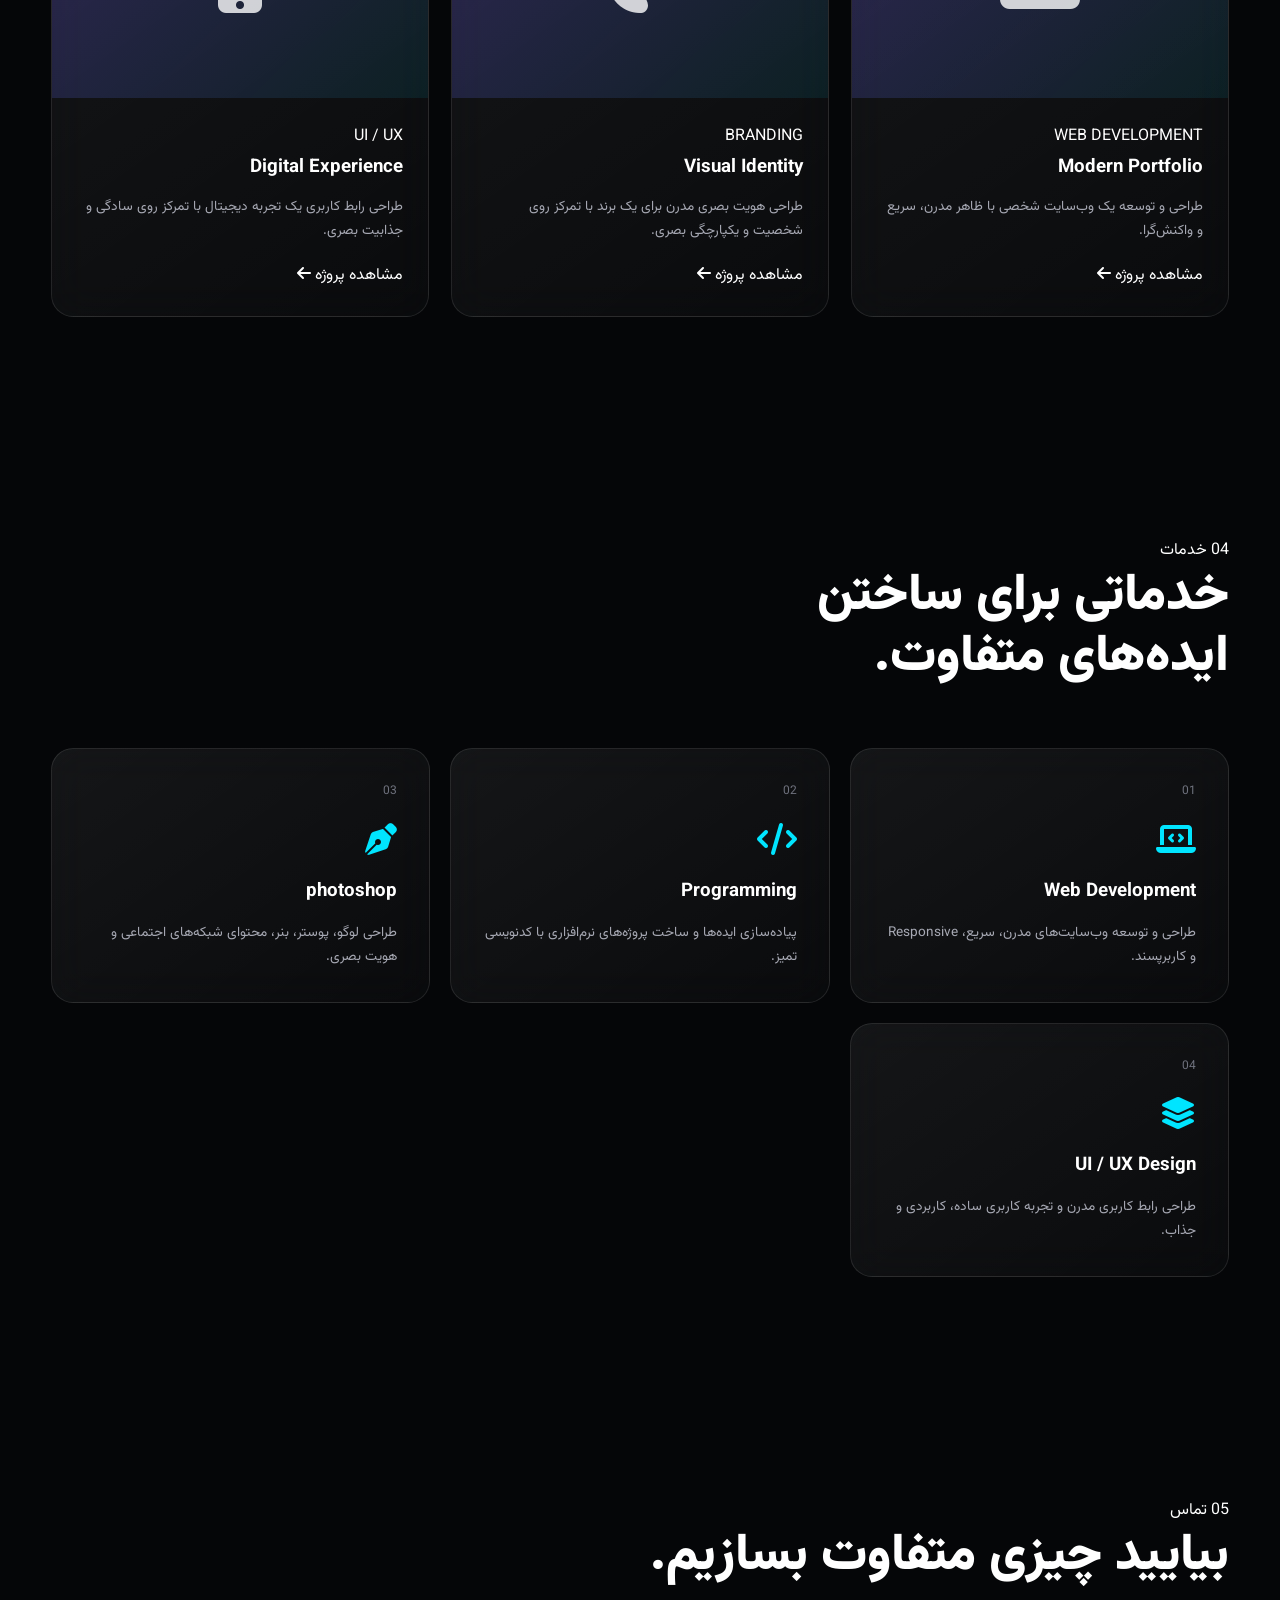
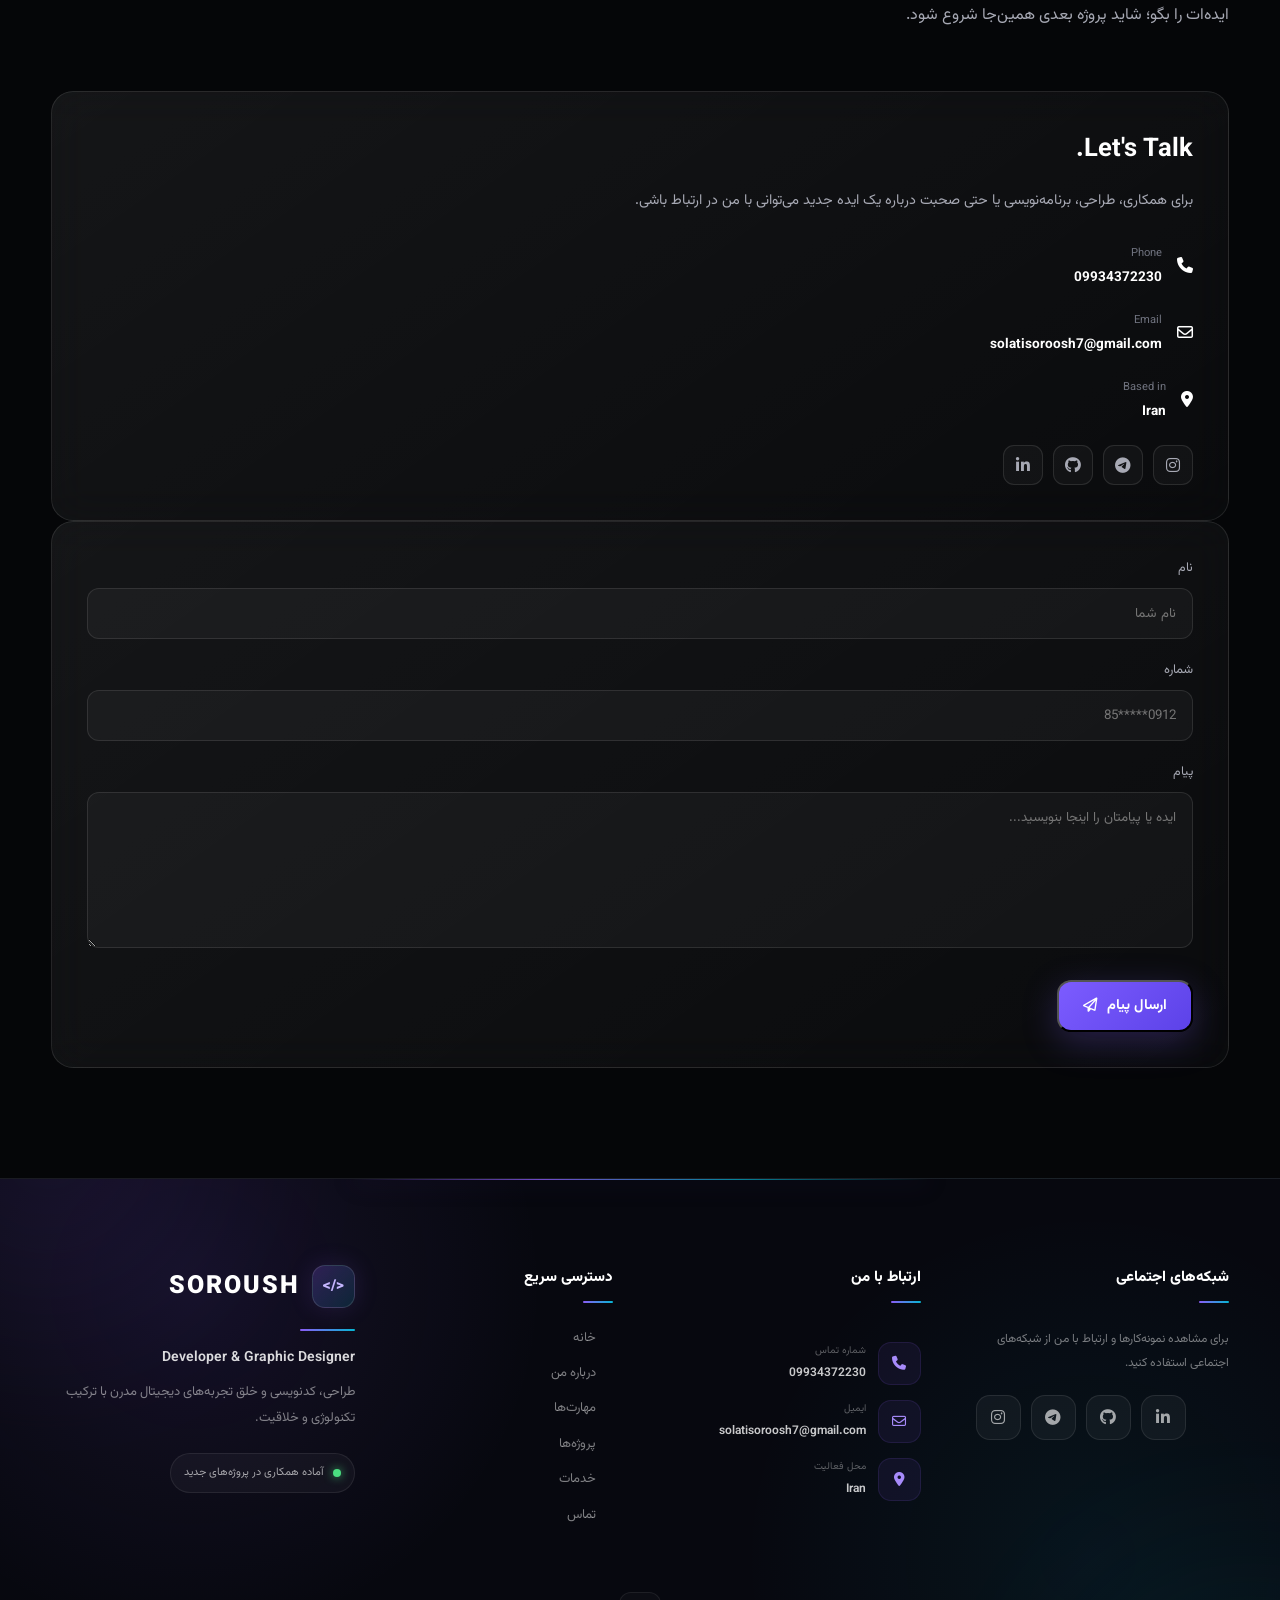
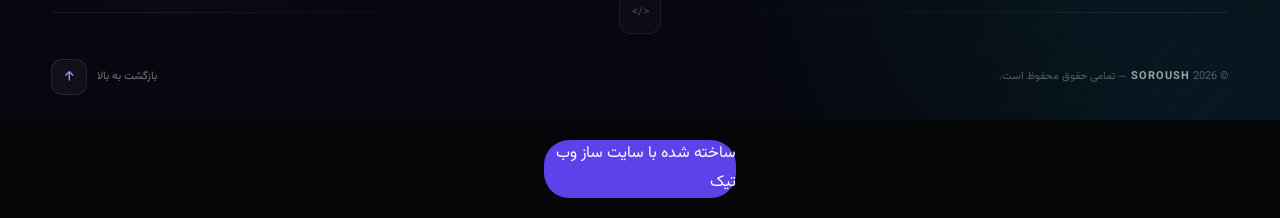
==== commit dbf42403: "Update index.html" ====
--- a/index.html
+++ b/index.html
@@ -155,7 +155,7 @@
 
             <h1>
     <span id="hero-before">
-        سروش صولتی؛
+        سروش 
     </span>
 
     <span id="hero-highlight">
